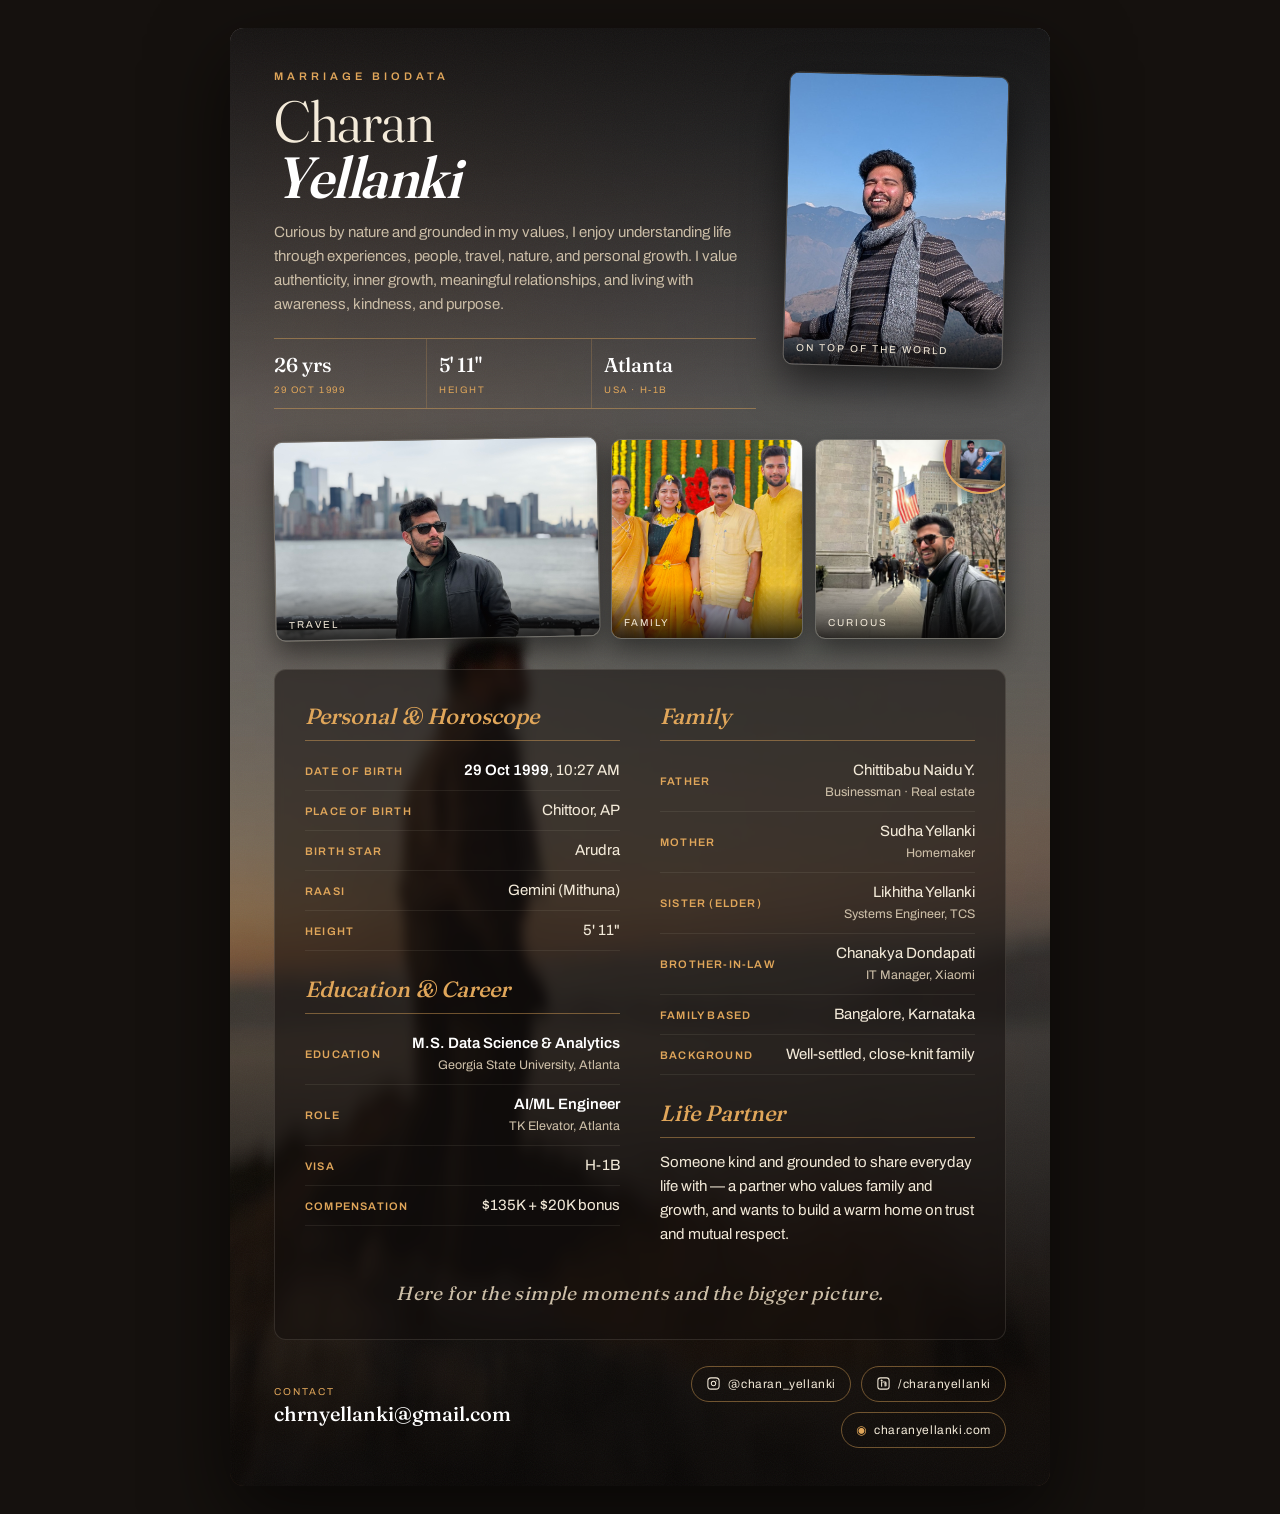
==== c/index.html @ 369c5430 "Add hidden /c biodata page (noindex, responsive) Standalone single page at charanyellanki.com/c/ — n" ====
<!DOCTYPE html>
<html lang="en">
<head>
  <meta charset="utf-8">
  <meta name="viewport" content="width=device-width, initial-scale=1">
  <title>Charan Yellanki</title>

  <!-- Hidden page: never index, never follow, never preview-snippet -->
  <meta name="robots" content="noindex, nofollow, noarchive, nosnippet, noimageindex">
  <meta name="googlebot" content="noindex, nofollow">
  <meta name="referrer" content="no-referrer">
  <meta name="theme-color" content="#0c0a09">

  <!-- Minimal share title, no image — keeps the photo out of link-unfurl caches -->
  <meta property="og:title" content="Charan Yellanki">
  <meta property="og:type" content="profile">

  <link rel="stylesheet" href="biodata.css">
</head>
<body>
<main class="page">

  <!-- background photo + layered overlays -->
  <div class="bg" aria-hidden="true"></div>
  <div class="scrim" aria-hidden="true"></div>
  <div class="grain" aria-hidden="true"></div>

  <div class="content">

    <!-- ===================== HEADER ===================== -->
    <header class="head">
      <div class="head-l">
        <p class="kicker">Marriage Biodata</p>
        <h1 class="name">Charan<br><b>Yellanki</b></h1>
        <p class="tag">Curious by nature and grounded in my values, I enjoy understanding life through experiences, people, travel, nature, and personal growth. I value authenticity, inner growth, meaningful relationships, and living with awareness, kindness, and purpose.</p>
        <div class="stats">
          <div class="stat"><span class="v">26 yrs</span><span class="l">29 Oct 1999</span></div>
          <div class="stat"><span class="v">5&#39;&nbsp;11&#34;</span><span class="l">Height</span></div>
          <div class="stat"><span class="v">Atlanta</span><span class="l">USA &middot; H-1B</span></div>
        </div>
      </div>
      <figure class="hero-photo">
        <img src="assets/mountains.jpg" alt="Charan in the mountains" loading="eager" decoding="async">
        <figcaption class="cap">On top of the world</figcaption>
      </figure>
    </header>

    <!-- ===================== PHOTO RIBBON ===================== -->
    <section class="ribbon" aria-label="Photos">
      <figure class="frame f-travel">
        <img src="assets/ny_look.jpg" alt="Charan travelling in New York" loading="lazy" decoding="async">
        <figcaption class="cap">Travel</figcaption>
      </figure>
      <figure class="frame f-family">
        <img src="assets/family.jpg" alt="Charan with family" loading="lazy" decoding="async">
        <figcaption class="cap">Family</figcaption>
      </figure>
      <figure class="frame f-nyc">
        <img src="assets/nyc_pic.jpg" alt="Charan in New York City" loading="lazy" decoding="async">
        <figcaption class="cap">Curious</figcaption>
        <span class="mona"><img src="assets/mona.jpg" alt="" loading="lazy" decoding="async"></span>
      </figure>
    </section>

    <!-- ===================== DETAILS PANEL ===================== -->
    <section class="panel">

      <div class="col">
        <h2 class="sec-title">Personal &amp; Horoscope</h2>
        <div class="row"><span class="l">Date of Birth</span><span class="v"><b>29 Oct 1999</b>, 10:27 AM</span></div>
        <div class="row"><span class="l">Place of Birth</span><span class="v">Chittoor, AP</span></div>
        <div class="row"><span class="l">Birth Star</span><span class="v">Arudra</span></div>
        <div class="row"><span class="l">Raasi</span><span class="v">Gemini (Mithuna)</span></div>
        <div class="row"><span class="l">Height</span><span class="v">5&#39; 11&#34;</span></div>

        <div class="block">
          <h2 class="sec-title">Education &amp; Career</h2>
          <div class="row"><span class="l">Education</span><span class="v"><b>M.S. Data Science &amp; Analytics</b><br><span class="sub">Georgia State University, Atlanta</span></span></div>
          <div class="row"><span class="l">Role</span><span class="v"><b>AI/ML Engineer</b><br><span class="sub">TK Elevator, Atlanta</span></span></div>
          <div class="row"><span class="l">Visa</span><span class="v">H-1B</span></div>
          <div class="row"><span class="l">Compensation</span><span class="v">$135K + $20K bonus</span></div>
        </div>
      </div>

      <div class="col">
        <h2 class="sec-title">Family</h2>
        <div class="row"><span class="l">Father</span><span class="v">Chittibabu Naidu Y.<br><span class="sub">Businessman &middot; Real estate</span></span></div>
        <div class="row"><span class="l">Mother</span><span class="v">Sudha Yellanki<br><span class="sub">Homemaker</span></span></div>
        <div class="row"><span class="l">Sister (elder)</span><span class="v">Likhitha Yellanki<br><span class="sub">Systems Engineer, TCS</span></span></div>
        <div class="row"><span class="l">Brother-in-law</span><span class="v">Chanakya Dondapati<br><span class="sub">IT Manager, Xiaomi</span></span></div>
        <div class="row"><span class="l">Family Based</span><span class="v">Bangalore, Karnataka</span></div>
        <div class="row"><span class="l">Background</span><span class="v">Well-settled, close-knit family</span></div>

        <div class="block">
          <h2 class="sec-title">Life Partner</h2>
          <p class="bio">Someone kind and grounded to share everyday life with &mdash; a partner who values family and growth, and wants to build a warm home on trust and mutual respect.</p>
        </div>
      </div>

      <p class="quote">Here for the simple moments and the bigger picture.</p>
    </section>

    <!-- ===================== FOOTER ===================== -->
    <footer class="foot">
      <div class="contact">
        <span class="l">Contact</span>
        <a class="v" href="mailto:chrnyellanki@gmail.com">chrnyellanki@gmail.com</a>
      </div>
      <nav class="links" aria-label="Links">
        <a class="chip" href="https://instagram.com/charan_yellanki" target="_blank" rel="noopener noreferrer">
          <span class="icon" aria-hidden="true"><svg viewBox="0 0 24 24" fill="none" xmlns="http://www.w3.org/2000/svg"><rect x="3" y="3" width="18" height="18" rx="5" stroke="currentColor" stroke-width="1.7"/><path d="M16.5 7.5H16.51" stroke="currentColor" stroke-width="1.7" stroke-linecap="round"/><path d="M12 8.5a3.5 3.5 0 1 1 0 7 3.5 3.5 0 0 1 0-7Z" stroke="currentColor" stroke-width="1.7" stroke-linecap="round" stroke-linejoin="round"/></svg></span>
          @charan_yellanki
        </a>
        <a class="chip" href="https://www.linkedin.com/in/charanyellanki" target="_blank" rel="noopener noreferrer">
          <span class="icon" aria-hidden="true"><svg viewBox="0 0 24 24" fill="none" xmlns="http://www.w3.org/2000/svg"><rect x="3" y="3" width="18" height="18" rx="4" stroke="currentColor" stroke-width="1.7"/><path d="M9 9.5v7" stroke="currentColor" stroke-width="1.7" stroke-linecap="round"/><circle cx="9" cy="7.2" r="1.1" fill="currentColor"/><path d="M14.5 11.5v4.5" stroke="currentColor" stroke-width="1.7" stroke-linecap="round"/><path d="M11 9.5h3.5a1.5 1.5 0 0 1 1.5 1.5v4.5" stroke="currentColor" stroke-width="1.7" stroke-linecap="round" stroke-linejoin="round"/></svg></span>
          /charanyellanki
        </a>
        <a class="chip" href="https://charanyellanki.com" target="_blank" rel="noopener noreferrer"><b>&#9673;</b> charanyellanki.com</a>
      </nav>
    </footer>

  </div>
</main>
</body>
</html>
---- c/biodata.css ----
/* ============================================================
   CHARAN YELLANKI — web biodata (responsive)
   Hidden page served at /c/. Mobile-first; expands to a two-column
   card on wider screens. Self-contained — fonts + photos are local,
   no external requests.
   ------------------------------------------------------------
   Recolor from one place: change --amber below.
   ============================================================ */

@font-face{font-family:'Fraunces';src:url('assets/Fraunces.ttf') format('truetype');font-weight:100 900;font-display:swap;}
@font-face{font-family:'Archivo';src:url('assets/Archivo.ttf') format('truetype');font-weight:100 900;font-display:swap;}

:root{
  --ink:#F3EAD9;            /* warm cream text          */
  --ink-soft:#CDBFA8;       /* muted cream (sub-labels) */
  --amber:#E0A65A;          /* sunset accent            */
  --line:rgba(224,166,90,.45);
  --hair:rgba(243,234,217,.08);
  --panel:rgba(20,16,13,.55);
  --maxw:820px;
}

*{margin:0;padding:0;box-sizing:border-box;}
html{-webkit-text-size-adjust:100%;overflow-x:hidden;}
body{
  font-family:'Archivo',system-ui,sans-serif;
  color:var(--ink);
  background:#0c0a09;
  line-height:1.5;
  -webkit-font-smoothing:antialiased;
  min-height:100vh;
}
img{max-width:100%;display:block;}
a{color:inherit;}

/* ---- the page is a centered card on a dark field ---- */
.page{
  position:relative;
  max-width:var(--maxw);
  margin:0 auto;
  min-height:100vh;
  overflow:hidden;
  isolation:isolate;
}
@media (min-width:860px){
  body{padding:28px 0;background:#15110e;}
  .page{min-height:auto;border-radius:14px;
    box-shadow:0 30px 80px rgba(0,0,0,.6);}
}

/* ---- background photo + overlays ---- */
.bg{position:absolute;inset:0;z-index:-3;
  background:url('assets/bg.jpg') center 38% / cover no-repeat;
  transform:scale(1.06);filter:saturate(1.05);}
.scrim{position:absolute;inset:0;z-index:-2;
  background:
   linear-gradient(180deg, rgba(8,6,5,.88) 0%, rgba(8,6,5,.40) 26%, rgba(8,6,5,.46) 60%, rgba(8,6,5,.92) 100%),
   radial-gradient(120% 80% at 18% 10%, rgba(200,118,59,.18), transparent 55%);}
.grain{position:absolute;inset:0;z-index:-1;opacity:.05;pointer-events:none;
  background-image:url("data:image/svg+xml;utf8,<svg xmlns='http://www.w3.org/2000/svg' width='120' height='120'><filter id='n'><feTurbulence type='fractalNoise' baseFrequency='0.9' numOctaves='2'/></filter><rect width='100%25' height='100%25' filter='url(%23n)'/></svg>");}

.content{position:relative;padding:clamp(20px,5.5vw,40px) clamp(18px,5vw,44px) clamp(24px,5vw,38px);}

/* ---------- HEADER ---------- */
.head{display:flex;flex-direction:column;gap:22px;}
.kicker{font-size:11px;letter-spacing:4px;text-transform:uppercase;color:var(--amber);font-weight:600;margin-bottom:8px;}
.name{font-family:'Fraunces';font-weight:340;font-size:clamp(40px,11vw,58px);line-height:.98;letter-spacing:-.5px;
  font-variation-settings:'opsz' 144,'SOFT' 30,'WONK' 0;}
.name b{font-weight:600;font-style:italic;color:#fff;}
.tag{font-size:clamp(13.5px,3.4vw,15px);line-height:1.6;color:var(--ink-soft);max-width:52ch;margin-top:14px;font-weight:380;}
.stats{display:flex;gap:0;margin-top:22px;border-top:1px solid var(--line);border-bottom:1px solid var(--line);}
.stat{flex:1 1 0;min-width:0;padding:11px 0;display:flex;flex-direction:column;}
.stat + .stat{border-left:1px solid rgba(224,166,90,.22);padding-left:12px;}
.stat .v{font-family:'Fraunces';font-weight:500;font-size:clamp(16px,4.4vw,20px);color:#fff;white-space:nowrap;overflow:hidden;text-overflow:ellipsis;}
.stat .l{font-size:9.5px;letter-spacing:1.6px;text-transform:uppercase;color:var(--amber);margin-top:3px;white-space:nowrap;overflow:hidden;text-overflow:ellipsis;}

.hero-photo{position:relative;border-radius:10px;overflow:hidden;
  aspect-ratio:4/3;width:100%;
  box-shadow:0 18px 40px rgba(0,0,0,.55);border:1px solid rgba(243,234,217,.18);}
.hero-photo img{width:100%;height:100%;object-fit:cover;}
.cap{position:absolute;left:0;right:0;bottom:0;padding:26px 12px 9px;
  font-size:10px;letter-spacing:2px;text-transform:uppercase;color:var(--ink);
  background:linear-gradient(transparent,rgba(8,6,5,.82));}

@media (min-width:680px){
  .head{flex-direction:row;justify-content:space-between;align-items:flex-start;gap:30px;}
  .head-l{flex:1;min-width:0;}
  .hero-photo{flex:0 0 220px;aspect-ratio:3/4;align-self:flex-start;transform:rotate(1.4deg);margin-top:6px;}
}

/* ---------- PHOTO RIBBON ---------- */
.ribbon{display:grid;grid-template-columns:1fr 1fr;gap:12px;margin-top:30px;}
.frame{position:relative;border-radius:10px;overflow:hidden;border:1px solid rgba(243,234,217,.16);
  box-shadow:0 12px 26px rgba(0,0,0,.45);aspect-ratio:4/3;}
.frame img{width:100%;height:100%;object-fit:cover;}
.frame .cap{padding:30px 12px 8px;}
.f-family img{transform:scale(1.18);transform-origin:center 38%;}
.f-travel{grid-column:1 / -1;aspect-ratio:16/9;}
.mona{position:absolute;width:64px;height:64px;border-radius:50%;right:10px;top:10px;overflow:hidden;
  border:2px solid var(--amber);box-shadow:0 6px 16px rgba(0,0,0,.5);transform:rotate(4deg);}
.mona img{width:100%;height:100%;object-fit:cover;}

@media (min-width:680px){
  .ribbon{grid-template-columns:1.7fr 1fr 1fr;}
  .frame{aspect-ratio:auto;height:200px;}
  .f-travel{grid-column:auto;aspect-ratio:auto;transform:rotate(-1deg);}
  .mona{width:76px;height:76px;right:-14px;top:-22px;}
}

/* ---------- DETAILS PANEL ---------- */
.panel{margin-top:30px;background:var(--panel);
  -webkit-backdrop-filter:blur(4px);backdrop-filter:blur(4px);
  border:1px solid rgba(243,234,217,.12);border-radius:12px;
  padding:clamp(20px,5vw,30px);
  display:grid;grid-template-columns:1fr;gap:6px 40px;}
.sec-title{font-family:'Fraunces';font-style:italic;font-weight:500;font-size:clamp(19px,4.8vw,22px);color:var(--amber);
  margin-bottom:10px;padding-bottom:7px;border-bottom:1px solid var(--line);}
.block{margin-top:22px;}
/* mobile: stack label above value, left-aligned (no clipping) */
.row{display:flex;flex-direction:column;gap:3px;padding:9px 0;font-size:clamp(14px,3.6vw,15px);border-bottom:1px solid var(--hair);min-width:0;}
.row .l{color:var(--amber);font-weight:600;font-size:11px;letter-spacing:1.2px;text-transform:uppercase;white-space:nowrap;}
.row .v{text-align:left;color:var(--ink);font-weight:420;line-height:1.4;min-width:0;overflow-wrap:anywhere;}
.row .v b{color:#fff;font-weight:600;}
.sub{color:var(--ink-soft);font-size:12.5px;}
.bio{font-size:clamp(14px,3.6vw,15px);line-height:1.6;color:var(--ink);margin-top:12px;}
.quote{font-family:'Fraunces';font-style:italic;font-size:clamp(16px,4.4vw,19px);line-height:1.6;
  color:var(--ink-soft);text-align:center;margin-top:26px;letter-spacing:.4px;}

/* first .col holds Personal+Education, second holds Family+Partner */
.col:nth-of-type(2) .block:first-of-type,
.col .block{}
@media (min-width:680px){
  .panel{grid-template-columns:1fr 1fr;}
  .quote{grid-column:1 / -1;}
  /* wider screens: label left, value right on one line */
  .row{flex-direction:row;justify-content:space-between;gap:16px;align-items:baseline;}
  .row .l{align-self:center;}
  .row .v{text-align:right;}
}

/* ---------- FOOTER ---------- */
.foot{margin-top:26px;display:flex;flex-direction:column;gap:18px;align-items:flex-start;}
.contact .l{display:block;font-size:10px;letter-spacing:2px;text-transform:uppercase;color:var(--amber);}
.contact .v{font-family:'Fraunces';font-size:clamp(17px,4.4vw,20px);font-weight:500;color:#fff;margin-top:3px;text-decoration:none;}
.contact .v:hover{text-decoration:underline;}
.links{display:flex;flex-wrap:wrap;gap:10px;}
.chip{border:1px solid var(--line);border-radius:40px;padding:8px 14px;font-size:12px;letter-spacing:.6px;color:var(--ink);
  display:inline-flex;gap:7px;align-items:center;text-decoration:none;transition:background .15s,border-color .15s;}
.chip:hover{background:rgba(224,166,90,.12);border-color:var(--amber);}
.chip .icon{display:inline-flex;width:15px;height:15px;}
.chip svg{width:100%;height:100%;stroke:currentColor;fill:none;}
.chip b{color:var(--amber);font-weight:700;}

@media (min-width:680px){
  .foot{flex-direction:row;justify-content:space-between;align-items:center;}
  .links{justify-content:flex-end;}
}

@media (prefers-reduced-motion:no-preference){
  .chip,.contact .v{transition:all .18s ease;}
}
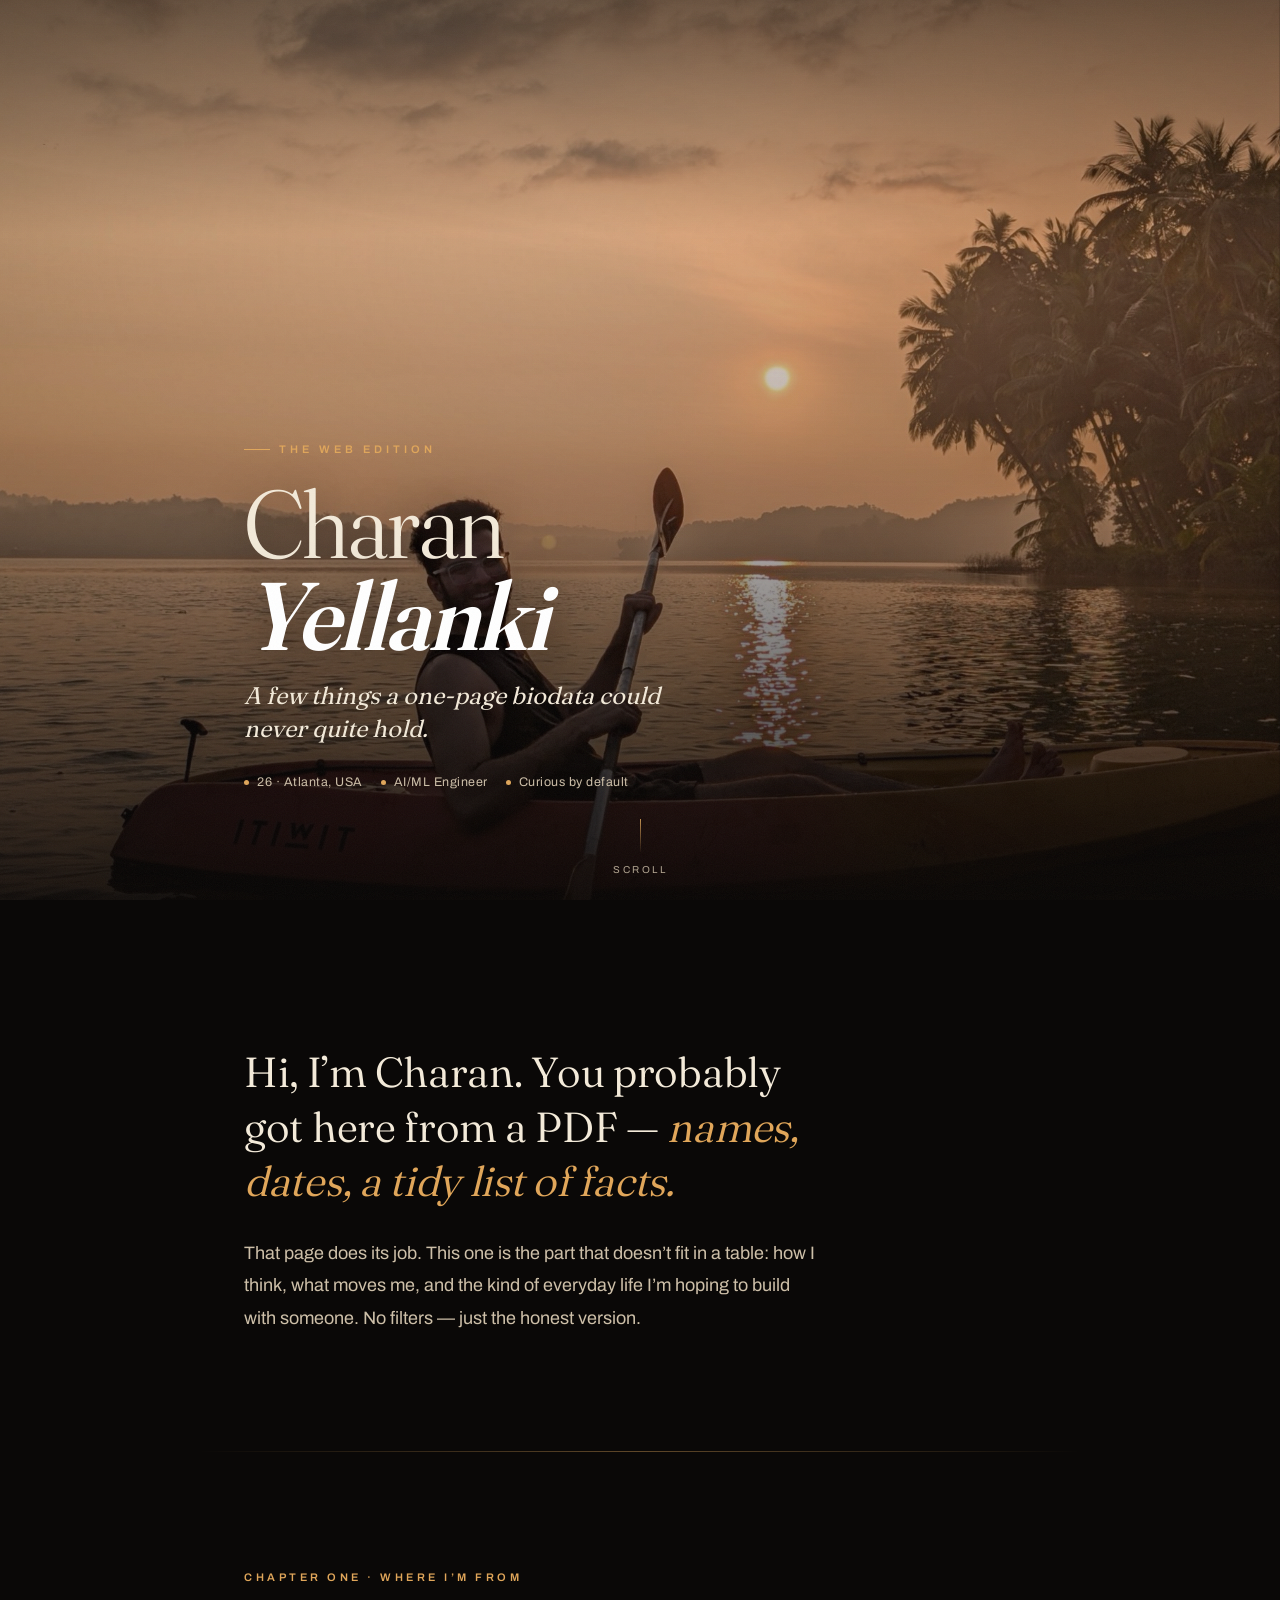
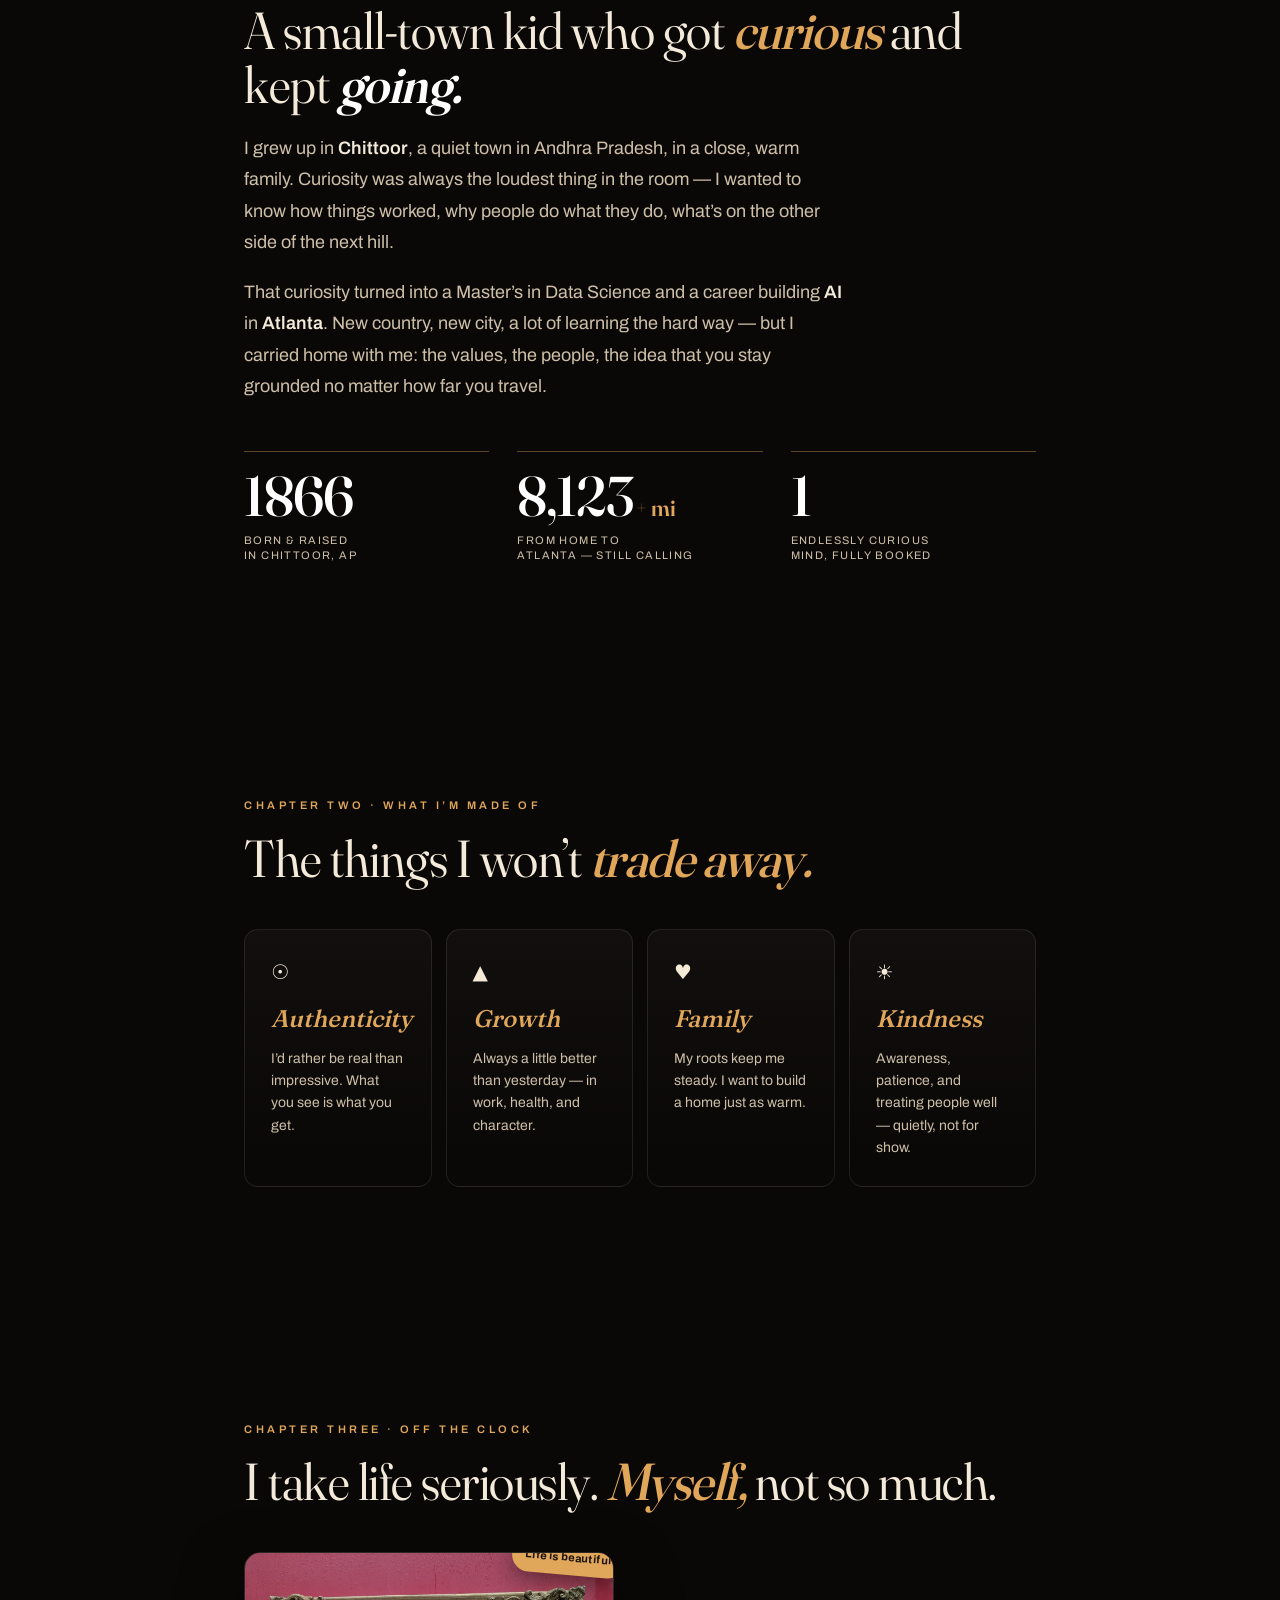
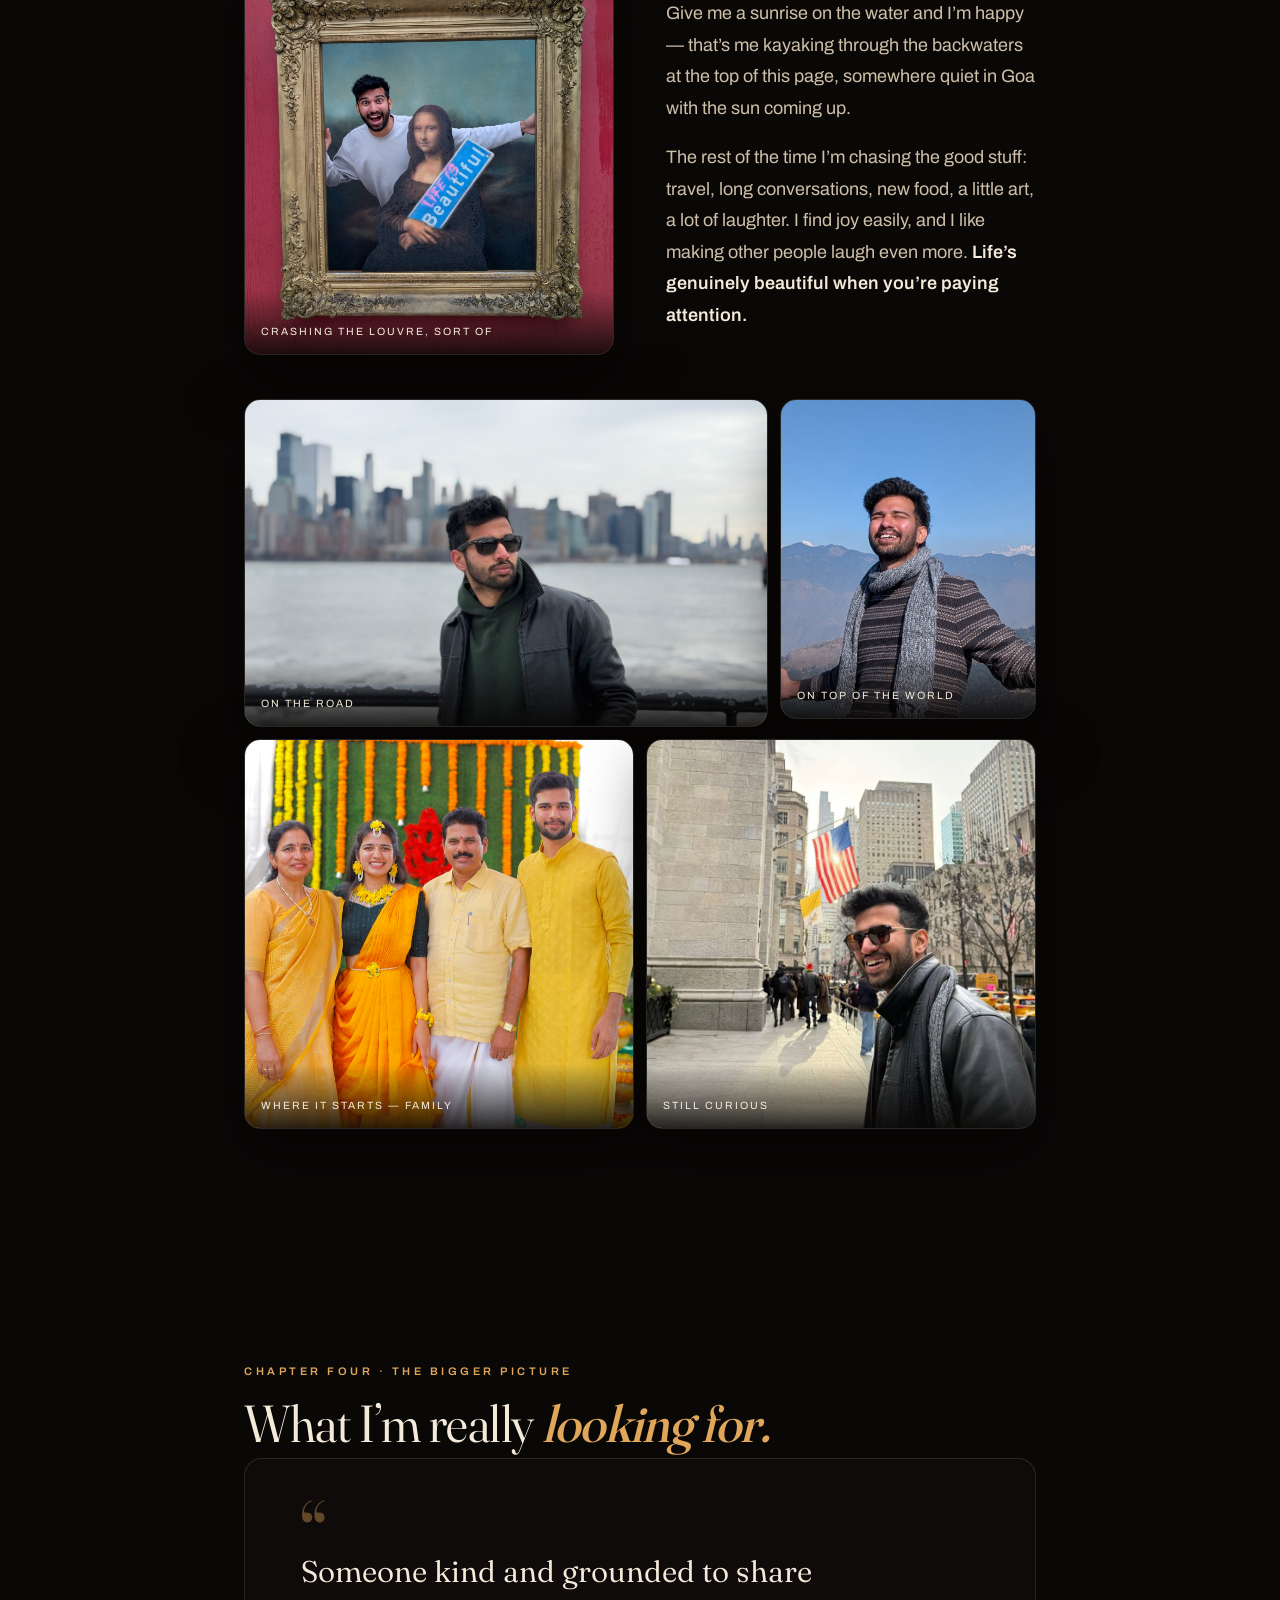
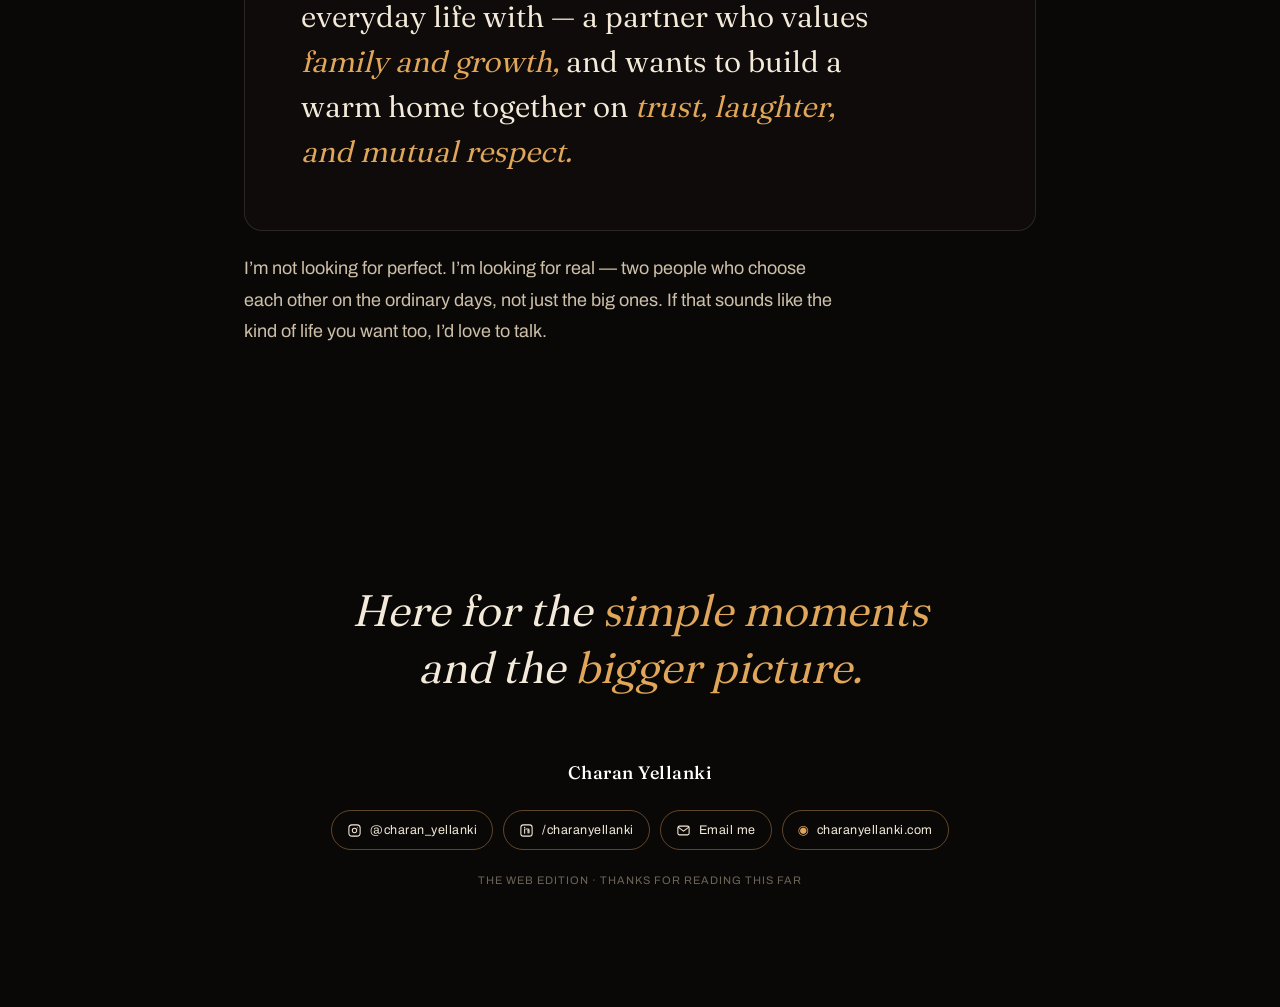
==== commit ec9d283e: "Rebuild /c/ as a cinematic story web edition Replaces the fact-table biodata at /c/ with a scroll-dr" ====
--- a/c/index.html
+++ b/c/index.html
@@ -2,7 +2,7 @@
 <html lang="en">
 <head>
   <meta charset="utf-8">
-  <meta name="viewport" content="width=device-width, initial-scale=1">
+  <meta name="viewport" content="width=device-width, initial-scale=1, viewport-fit=cover">
   <title>Charan Yellanki</title>
 
   <!-- Hidden page: never index, never follow, never preview-snippet -->
@@ -11,115 +11,251 @@
   <meta name="referrer" content="no-referrer">
   <meta name="theme-color" content="#0c0a09">
 
-  <!-- Minimal share title, no image — keeps the photo out of link-unfurl caches -->
+  <!-- Minimal share title, no image — keeps photos out of link-unfurl caches -->
   <meta property="og:title" content="Charan Yellanki">
   <meta property="og:type" content="profile">
 
-  <link rel="stylesheet" href="biodata.css">
+  <link rel="preload" as="image" href="assets/kayak.jpg" imagesrcset="assets/kayak_sm.jpg 1200w, assets/kayak.jpg 2000w" imagesizes="100vw">
+  <link rel="stylesheet" href="story.css">
 </head>
 <body>
-<main class="page">
-
-  <!-- background photo + layered overlays -->
-  <div class="bg" aria-hidden="true"></div>
-  <div class="scrim" aria-hidden="true"></div>
-  <div class="grain" aria-hidden="true"></div>
-
-  <div class="content">
-
-    <!-- ===================== HEADER ===================== -->
-    <header class="head">
-      <div class="head-l">
-        <p class="kicker">Marriage Biodata</p>
-        <h1 class="name">Charan<br><b>Yellanki</b></h1>
-        <p class="tag">Curious by nature and grounded in my values, I enjoy understanding life through experiences, people, travel, nature, and personal growth. I value authenticity, inner growth, meaningful relationships, and living with awareness, kindness, and purpose.</p>
-        <div class="stats">
-          <div class="stat"><span class="v">26 yrs</span><span class="l">29 Oct 1999</span></div>
-          <div class="stat"><span class="v">5&#39;&nbsp;11&#34;</span><span class="l">Height</span></div>
-          <div class="stat"><span class="v">Atlanta</span><span class="l">USA &middot; H-1B</span></div>
-        </div>
-      </div>
-      <figure class="hero-photo">
-        <img src="assets/mountains.jpg" alt="Charan in the mountains" loading="eager" decoding="async">
-        <figcaption class="cap">On top of the world</figcaption>
-      </figure>
-    </header>
-
-    <!-- ===================== PHOTO RIBBON ===================== -->
-    <section class="ribbon" aria-label="Photos">
-      <figure class="frame f-travel">
-        <img src="assets/ny_look.jpg" alt="Charan travelling in New York" loading="lazy" decoding="async">
-        <figcaption class="cap">Travel</figcaption>
-      </figure>
-      <figure class="frame f-family">
-        <img src="assets/family.jpg" alt="Charan with family" loading="lazy" decoding="async">
-        <figcaption class="cap">Family</figcaption>
-      </figure>
-      <figure class="frame f-nyc">
-        <img src="assets/nyc_pic.jpg" alt="Charan in New York City" loading="lazy" decoding="async">
-        <figcaption class="cap">Curious</figcaption>
-        <span class="mona"><img src="assets/mona.jpg" alt="" loading="lazy" decoding="async"></span>
-      </figure>
-    </section>
-
-    <!-- ===================== DETAILS PANEL ===================== -->
-    <section class="panel">
-
-      <div class="col">
-        <h2 class="sec-title">Personal &amp; Horoscope</h2>
-        <div class="row"><span class="l">Date of Birth</span><span class="v"><b>29 Oct 1999</b>, 10:27 AM</span></div>
-        <div class="row"><span class="l">Place of Birth</span><span class="v">Chittoor, AP</span></div>
-        <div class="row"><span class="l">Birth Star</span><span class="v">Arudra</span></div>
-        <div class="row"><span class="l">Raasi</span><span class="v">Gemini (Mithuna)</span></div>
-        <div class="row"><span class="l">Height</span><span class="v">5&#39; 11&#34;</span></div>
-
-        <div class="block">
-          <h2 class="sec-title">Education &amp; Career</h2>
-          <div class="row"><span class="l">Education</span><span class="v"><b>M.S. Data Science &amp; Analytics</b><br><span class="sub">Georgia State University, Atlanta</span></span></div>
-          <div class="row"><span class="l">Role</span><span class="v"><b>AI/ML Engineer</b><br><span class="sub">TK Elevator, Atlanta</span></span></div>
-          <div class="row"><span class="l">Visa</span><span class="v">H-1B</span></div>
-          <div class="row"><span class="l">Compensation</span><span class="v">$135K + $20K bonus</span></div>
-        </div>
-      </div>
-
-      <div class="col">
-        <h2 class="sec-title">Family</h2>
-        <div class="row"><span class="l">Father</span><span class="v">Chittibabu Naidu Y.<br><span class="sub">Businessman &middot; Real estate</span></span></div>
-        <div class="row"><span class="l">Mother</span><span class="v">Sudha Yellanki<br><span class="sub">Homemaker</span></span></div>
-        <div class="row"><span class="l">Sister (elder)</span><span class="v">Likhitha Yellanki<br><span class="sub">Systems Engineer, TCS</span></span></div>
-        <div class="row"><span class="l">Brother-in-law</span><span class="v">Chanakya Dondapati<br><span class="sub">IT Manager, Xiaomi</span></span></div>
-        <div class="row"><span class="l">Family Based</span><span class="v">Bangalore, Karnataka</span></div>
-        <div class="row"><span class="l">Background</span><span class="v">Well-settled, close-knit family</span></div>
-
-        <div class="block">
-          <h2 class="sec-title">Life Partner</h2>
-          <p class="bio">Someone kind and grounded to share everyday life with &mdash; a partner who values family and growth, and wants to build a warm home on trust and mutual respect.</p>
-        </div>
-      </div>
-
-      <p class="quote">Here for the simple moments and the bigger picture.</p>
-    </section>
-
-    <!-- ===================== FOOTER ===================== -->
-    <footer class="foot">
-      <div class="contact">
-        <span class="l">Contact</span>
-        <a class="v" href="mailto:chrnyellanki@gmail.com">chrnyellanki@gmail.com</a>
-      </div>
-      <nav class="links" aria-label="Links">
-        <a class="chip" href="https://instagram.com/charan_yellanki" target="_blank" rel="noopener noreferrer">
-          <span class="icon" aria-hidden="true"><svg viewBox="0 0 24 24" fill="none" xmlns="http://www.w3.org/2000/svg"><rect x="3" y="3" width="18" height="18" rx="5" stroke="currentColor" stroke-width="1.7"/><path d="M16.5 7.5H16.51" stroke="currentColor" stroke-width="1.7" stroke-linecap="round"/><path d="M12 8.5a3.5 3.5 0 1 1 0 7 3.5 3.5 0 0 1 0-7Z" stroke="currentColor" stroke-width="1.7" stroke-linecap="round" stroke-linejoin="round"/></svg></span>
-          @charan_yellanki
-        </a>
-        <a class="chip" href="https://www.linkedin.com/in/charanyellanki" target="_blank" rel="noopener noreferrer">
-          <span class="icon" aria-hidden="true"><svg viewBox="0 0 24 24" fill="none" xmlns="http://www.w3.org/2000/svg"><rect x="3" y="3" width="18" height="18" rx="4" stroke="currentColor" stroke-width="1.7"/><path d="M9 9.5v7" stroke="currentColor" stroke-width="1.7" stroke-linecap="round"/><circle cx="9" cy="7.2" r="1.1" fill="currentColor"/><path d="M14.5 11.5v4.5" stroke="currentColor" stroke-width="1.7" stroke-linecap="round"/><path d="M11 9.5h3.5a1.5 1.5 0 0 1 1.5 1.5v4.5" stroke="currentColor" stroke-width="1.7" stroke-linecap="round" stroke-linejoin="round"/></svg></span>
-          /charanyellanki
-        </a>
-        <a class="chip" href="https://charanyellanki.com" target="_blank" rel="noopener noreferrer"><b>&#9673;</b> charanyellanki.com</a>
-      </nav>
-    </footer>
-
-  </div>
-</main>
+
+  <div class="progress" aria-hidden="true"></div>
+
+  <!-- ============================ HERO ============================ -->
+  <header class="hero">
+    <div class="hero-bg" data-parallax aria-hidden="true">
+      <img src="assets/kayak.jpg"
+           srcset="assets/kayak_sm.jpg 1200w, assets/kayak.jpg 2000w"
+           sizes="100vw"
+           alt="Charan kayaking at sunrise in Goa" fetchpriority="high" decoding="async">
+    </div>
+    <div class="hero-scrim" aria-hidden="true"></div>
+
+    <div class="hero-inner">
+      <p class="kicker reveal">The web edition</p>
+      <h1 class="reveal d1">Charan<br><b>Yellanki</b></h1>
+      <p class="hero-sub reveal d2">A few things a one-page biodata could never quite hold.</p>
+      <div class="hero-meta reveal d3">
+        <span>26 &middot; Atlanta, USA</span>
+        <span>AI/ML Engineer</span>
+        <span>Curious by default</span>
+      </div>
+    </div>
+
+    <div class="cue" aria-hidden="true"><i></i>Scroll</div>
+  </header>
+
+  <!-- ============================ INTRO ============================ -->
+  <section class="chapter lead">
+    <div class="wrap">
+      <p class="big reveal">Hi, I&rsquo;m Charan. You probably got here from a PDF &mdash; <em>names, dates, a tidy list of facts.</em></p>
+      <p class="reveal d1">That page does its job. This one is the part that doesn&rsquo;t fit in a table: how I think, what moves me, and the kind of everyday life I&rsquo;m hoping to build with someone. No filters &mdash; just the honest version.</p>
+    </div>
+  </section>
+
+  <div class="rule" aria-hidden="true"></div>
+
+  <!-- ============================ JOURNEY ============================ -->
+  <section class="chapter">
+    <div class="wrap">
+      <p class="eyebrow reveal">Chapter one &middot; where I&rsquo;m from</p>
+      <h2 class="reveal d1">A small-town kid who got <i>curious</i> and kept <b>going.</b></h2>
+      <p class="body reveal d2">I grew up in <strong>Chittoor</strong>, a quiet town in Andhra Pradesh, in a close, warm family. Curiosity was always the loudest thing in the room &mdash; I wanted to know how things worked, why people do what they do, what&rsquo;s on the other side of the next hill.</p>
+      <p class="body reveal d2">That curiosity turned into a Master&rsquo;s in Data Science and a career building <strong>AI</strong> in <strong>Atlanta</strong>. New country, new city, a lot of learning the hard way &mdash; but I carried home with me: the values, the people, the idea that you stay grounded no matter how far you travel.</p>
+
+      <div class="numbers reveal d3">
+        <div class="num"><div class="n" data-count="1999" data-noformat>1999</div><div class="lab">Born &amp; raised<br>in Chittoor, AP</div></div>
+        <div class="num"><div class="n" data-count="8700">0<small>+ mi</small></div><div class="lab">From home to<br>Atlanta &mdash; still calling</div></div>
+        <div class="num"><div class="n" data-count="1">0</div><div class="lab">Endlessly curious<br>mind, fully booked</div></div>
+      </div>
+    </div>
+  </section>
+
+  <!-- ============================ VALUES ============================ -->
+  <section class="chapter">
+    <div class="wrap">
+      <p class="eyebrow reveal">Chapter two &middot; what I&rsquo;m made of</p>
+      <h2 class="reveal d1">The things I won&rsquo;t <i>trade away.</i></h2>
+      <div class="values">
+        <div class="value reveal d1">
+          <span class="vi">&#9737;</span>
+          <div class="vn">Authenticity</div>
+          <div class="vt">I&rsquo;d rather be real than impressive. What you see is what you get.</div>
+        </div>
+        <div class="value reveal d2">
+          <span class="vi">&#9650;</span>
+          <div class="vn">Growth</div>
+          <div class="vt">Always a little better than yesterday &mdash; in work, health, and character.</div>
+        </div>
+        <div class="value reveal d3">
+          <span class="vi">&#9829;</span>
+          <div class="vn">Family</div>
+          <div class="vt">My roots keep me steady. I want to build a home just as warm.</div>
+        </div>
+        <div class="value reveal d4">
+          <span class="vi">&#9728;</span>
+          <div class="vn">Kindness</div>
+          <div class="vt">Awareness, patience, and treating people well &mdash; quietly, not for show.</div>
+        </div>
+      </div>
+    </div>
+  </section>
+
+  <!-- ============================ PLAY / CREATIVITY ============================ -->
+  <section class="chapter">
+    <div class="wrap">
+      <p class="eyebrow reveal">Chapter three &middot; off the clock</p>
+      <h2 class="reveal d1">I take life seriously. <i>Myself,</i> not so much.</h2>
+
+      <div class="split flip">
+        <figure class="shot frame-shot tilt reveal d2" data-tilt>
+          <span class="badge">Life is beautiful</span>
+          <img src="assets/mona_frame.jpg" alt="Charan being playful inside a giant Mona Lisa picture frame" loading="lazy" decoding="async">
+          <figcaption>Crashing the Louvre, sort of</figcaption>
+        </figure>
+        <div class="split-txt">
+          <p class="body reveal d2">Give me a sunrise on the water and I&rsquo;m happy &mdash; that&rsquo;s me kayaking through the backwaters at the top of this page, somewhere quiet in Goa with the sun coming up.</p>
+          <p class="body reveal d2">The rest of the time I&rsquo;m chasing the good stuff: travel, long conversations, new food, a little art, a lot of laughter. I find joy easily, and I like making other people laugh even more. <strong>Life&rsquo;s genuinely beautiful when you&rsquo;re paying attention.</strong></p>
+        </div>
+      </div>
+
+      <div class="gallery">
+        <figure class="shot g-wide reveal" data-tilt><img src="assets/ny_look.jpg" alt="Charan travelling in New York" loading="lazy" decoding="async"><figcaption>On the road</figcaption></figure>
+        <figure class="shot g-tall reveal d1" data-tilt><img src="assets/mountains.jpg" alt="Charan in the mountains" loading="lazy" decoding="async"><figcaption>On top of the world</figcaption></figure>
+        <figure class="shot g-sq reveal d1" data-tilt><img src="assets/family.jpg" alt="Charan with his family" loading="lazy" decoding="async"><figcaption>Where it starts &mdash; family</figcaption></figure>
+        <figure class="shot g-sq reveal d2" data-tilt><img src="assets/nyc_pic.jpg" alt="Charan in New York City" loading="lazy" decoding="async"><figcaption>Still curious</figcaption></figure>
+      </div>
+    </div>
+  </section>
+
+  <!-- ============================ PARTNER ============================ -->
+  <section class="chapter">
+    <div class="wrap">
+      <p class="eyebrow reveal">Chapter four &middot; the bigger picture</p>
+      <h2 class="reveal d1">What I&rsquo;m really <i>looking for.</i></h2>
+      <div class="partner reveal d2">
+        <span class="quote-mark" aria-hidden="true">&ldquo;</span>
+        <p>Someone kind and grounded to share everyday life with &mdash; a partner who values <em>family and growth,</em> and wants to build a warm home together on <em>trust, laughter, and mutual respect.</em></p>
+      </div>
+      <p class="body reveal d3">I&rsquo;m not looking for perfect. I&rsquo;m looking for real &mdash; two people who choose each other on the ordinary days, not just the big ones. If that sounds like the kind of life you want too, I&rsquo;d love to talk.</p>
+    </div>
+  </section>
+
+  <!-- ============================ CLOSING ============================ -->
+  <section class="chapter closing">
+    <div class="wrap">
+      <p class="signature reveal">Here for the <em>simple moments</em><br>and the <em>bigger picture.</em></p>
+
+      <div class="contact reveal d1">
+        <div class="name-mark">Charan Yellanki</div>
+        <nav class="links" aria-label="Links">
+          <a class="chip" href="https://instagram.com/charan_yellanki" target="_blank" rel="noopener noreferrer">
+            <span class="icon" aria-hidden="true"><svg viewBox="0 0 24 24"><rect x="3" y="3" width="18" height="18" rx="5" stroke-width="1.7"/><path d="M16.5 7.5H16.51" stroke-width="1.7" stroke-linecap="round"/><path d="M12 8.5a3.5 3.5 0 1 1 0 7 3.5 3.5 0 0 1 0-7Z" stroke-width="1.7" stroke-linecap="round" stroke-linejoin="round"/></svg></span>
+            @charan_yellanki
+          </a>
+          <a class="chip" href="https://www.linkedin.com/in/charanyellanki" target="_blank" rel="noopener noreferrer">
+            <span class="icon" aria-hidden="true"><svg viewBox="0 0 24 24"><rect x="3" y="3" width="18" height="18" rx="4" stroke-width="1.7"/><path d="M9 9.5v7" stroke-width="1.7" stroke-linecap="round"/><circle cx="9" cy="7.2" r="1.1" fill="currentColor" stroke="none"/><path d="M14.5 11.5v4.5" stroke-width="1.7" stroke-linecap="round"/><path d="M11 9.5h3.5a1.5 1.5 0 0 1 1.5 1.5v4.5" stroke-width="1.7" stroke-linecap="round" stroke-linejoin="round"/></svg></span>
+            /charanyellanki
+          </a>
+          <a class="chip" href="mailto:chrnyellanki@gmail.com">
+            <span class="icon" aria-hidden="true"><svg viewBox="0 0 24 24"><rect x="3" y="5" width="18" height="14" rx="2.5" stroke-width="1.7"/><path d="M4 7l8 6 8-6" stroke-width="1.7" stroke-linecap="round" stroke-linejoin="round"/></svg></span>
+            Email me
+          </a>
+          <a class="chip" href="https://www.charanyellanki.com/c/"><b>&#9673;</b> charanyellanki.com</a>
+        </nav>
+        <p class="foot-note">The web edition &middot; thanks for reading this far</p>
+      </div>
+    </div>
+  </section>
+
+  <script>
+  (function(){
+    var reduce = window.matchMedia && window.matchMedia('(prefers-reduced-motion: reduce)').matches;
+
+    /* dev-only: #shot caps the hero so the whole page fits one tall capture */
+    if (location.hash === '#shot'){ document.documentElement.style.setProperty('--hero-cap','560px'); }
+
+    /* ---- scroll progress bar ---- */
+    var bar = document.querySelector('.progress');
+    function onScroll(){
+      var h = document.documentElement;
+      var max = h.scrollHeight - h.clientHeight;
+      var p = max > 0 ? h.scrollTop / max : 0;
+      if (bar) bar.style.transform = 'scaleX(' + p + ')';
+    }
+
+    /* ---- reveal on scroll ---- */
+    var reveals = document.querySelectorAll('.reveal');
+    if ('IntersectionObserver' in window && !reduce){
+      var io = new IntersectionObserver(function(entries){
+        entries.forEach(function(e){
+          if (e.isIntersecting){ e.target.classList.add('is-in'); io.unobserve(e.target); }
+        });
+      }, { threshold: 0.12, rootMargin: '0px 0px -8% 0px' });
+      reveals.forEach(function(el){ io.observe(el); });
+    } else {
+      reveals.forEach(function(el){ el.classList.add('is-in'); });
+    }
+
+    /* ---- animated counters ---- */
+    function animateCount(el){
+      var target = parseInt(el.getAttribute('data-count'), 10);
+      var suffix = el.querySelector('small');
+      var dur = 1400, start = null;
+      function step(ts){
+        if (!start) start = ts;
+        var t = Math.min((ts - start) / dur, 1);
+        var eased = 1 - Math.pow(1 - t, 3);
+        var val = Math.round(target * eased);
+        var out = noformat ? String(val) : val.toLocaleString();
+        el.childNodes[0].nodeValue = out;
+        if (suffix) el.appendChild(suffix);
+        if (t < 1) requestAnimationFrame(step);
+      }
+      var noformat = el.hasAttribute('data-noformat');
+      if (reduce){ el.childNodes[0].nodeValue = noformat ? String(target) : target.toLocaleString(); if(suffix) el.appendChild(suffix); return; }
+      requestAnimationFrame(step);
+    }
+    var counters = document.querySelectorAll('[data-count]');
+    if ('IntersectionObserver' in window){
+      var co = new IntersectionObserver(function(entries){
+        entries.forEach(function(e){ if (e.isIntersecting){ animateCount(e.target); co.unobserve(e.target); } });
+      }, { threshold: 0.6 });
+      counters.forEach(function(el){ co.observe(el); });
+    } else {
+      counters.forEach(animateCount);
+    }
+
+    /* ---- hero parallax ---- */
+    var hero = document.querySelector('[data-parallax]');
+    var ticking = false;
+    function parallax(){
+      if (!hero || reduce) return;
+      var y = window.scrollY;
+      if (y < window.innerHeight * 1.2){
+        hero.style.transform = 'translate3d(0,' + (y * 0.28) + 'px,0)';
+      }
+      ticking = false;
+    }
+    function raf(){ if (!ticking){ ticking = true; requestAnimationFrame(function(){ parallax(); onScroll(); }); } }
+    window.addEventListener('scroll', raf, { passive: true });
+    window.addEventListener('resize', onScroll, { passive: true });
+    onScroll();
+
+    /* ---- pointer tilt on photos ---- */
+    if (!reduce && window.matchMedia('(pointer:fine)').matches){
+      document.querySelectorAll('[data-tilt]').forEach(function(card){
+        card.addEventListener('pointermove', function(ev){
+          var r = card.getBoundingClientRect();
+          var px = (ev.clientX - r.left) / r.width - 0.5;
+          var py = (ev.clientY - r.top) / r.height - 0.5;
+          card.style.transform = 'perspective(900px) rotateY(' + (px * 6) + 'deg) rotateX(' + (-py * 6) + 'deg) translateZ(0)';
+        });
+        card.addEventListener('pointerleave', function(){ card.style.transform = ''; });
+      });
+    }
+  })();
+  </script>
 </body>
 </html>
--- a/c/story.css
+++ b/c/story.css
@@ -0,0 +1,206 @@
+/* ============================================================
+   CHARAN YELLANKI — web edition (story page)
+   Hidden page served at /c/. A cinematic, scroll-driven story
+   that complements the one-page PDF biodata.
+   Self-contained: local fonts + photos, no external requests.
+   Recolor from one place: change --amber below.
+   ============================================================ */
+
+@font-face{font-family:'Fraunces';src:url('assets/Fraunces.ttf') format('truetype');font-weight:100 900;font-display:swap;}
+@font-face{font-family:'Archivo';src:url('assets/Archivo.ttf') format('truetype');font-weight:100 900;font-display:swap;}
+
+:root{
+  --ink:#F3EAD9;            /* warm cream text          */
+  --ink-soft:#CDBFA8;       /* muted cream (sub-labels) */
+  --amber:#E0A65A;          /* sunset accent            */
+  --amber-2:#D9763B;        /* deeper ember             */
+  --line:rgba(224,166,90,.40);
+  --hair:rgba(243,234,217,.10);
+  --panel:rgba(20,16,13,.55);
+  --bg:#0c0a09;
+  --wrap:880px;
+}
+
+*{margin:0;padding:0;box-sizing:border-box;}
+html{-webkit-text-size-adjust:100%;scroll-behavior:smooth;}
+body{
+  font-family:'Archivo',system-ui,sans-serif;
+  color:var(--ink);
+  background:var(--bg);
+  line-height:1.6;
+  -webkit-font-smoothing:antialiased;
+  overflow-x:hidden;
+}
+img{max-width:100%;display:block;}
+a{color:inherit;}
+::selection{background:rgba(224,166,90,.32);color:#fff;}
+
+/* fine film grain over everything */
+body::after{
+  content:"";position:fixed;inset:0;z-index:60;pointer-events:none;opacity:.05;
+  background-image:url("data:image/svg+xml;utf8,<svg xmlns='http://www.w3.org/2000/svg' width='140' height='140'><filter id='n'><feTurbulence type='fractalNoise' baseFrequency='0.9' numOctaves='2'/></filter><rect width='100%25' height='100%25' filter='url(%23n)'/></svg>");
+}
+
+/* scroll progress bar */
+.progress{position:fixed;top:0;left:0;height:3px;width:100%;transform-origin:0 50%;transform:scaleX(0);z-index:70;
+  background:linear-gradient(90deg,var(--amber-2),var(--amber));box-shadow:0 0 12px rgba(224,166,90,.6);}
+
+/* ============================ HERO ============================ */
+.hero{position:relative;min-height:100vh;min-height:var(--hero-cap,100svh);display:flex;align-items:flex-end;overflow:hidden;isolation:isolate;}
+.hero-bg{position:absolute;inset:-8% 0 0 0;height:118%;z-index:-3;will-change:transform;}
+.hero-bg img{width:100%;height:100%;object-fit:cover;object-position:center 42%;}
+.hero-scrim{position:absolute;inset:0;z-index:-2;
+  background:
+    linear-gradient(180deg, rgba(8,6,5,.55) 0%, rgba(8,6,5,.12) 26%, rgba(8,6,5,.30) 58%, rgba(8,6,5,.92) 100%),
+    radial-gradient(130% 90% at 70% 28%, rgba(217,118,59,.20), transparent 55%);}
+.hero-inner{position:relative;width:100%;max-width:var(--wrap);margin:0 auto;
+  padding:0 clamp(20px,5vw,44px) clamp(64px,12vh,120px);}
+.kicker{display:inline-flex;align-items:center;gap:9px;font-size:11px;letter-spacing:4px;text-transform:uppercase;
+  color:var(--amber);font-weight:600;margin-bottom:18px;}
+.kicker::before{content:"";width:26px;height:1px;background:var(--amber);display:inline-block;}
+.hero h1{font-family:'Fraunces';font-weight:330;font-size:clamp(44px,12vw,96px);line-height:.96;letter-spacing:-1px;
+  font-variation-settings:'opsz' 144,'SOFT' 30,'WONK' 0;text-shadow:0 4px 40px rgba(0,0,0,.5);}
+.hero h1 b{font-weight:600;font-style:italic;color:#fff;}
+.hero-sub{font-family:'Fraunces';font-style:italic;font-weight:380;font-size:clamp(17px,3.6vw,24px);
+  color:var(--ink);margin-top:18px;max-width:30ch;line-height:1.4;}
+.hero-meta{display:flex;flex-wrap:wrap;gap:8px 18px;margin-top:26px;font-size:12.5px;letter-spacing:.5px;color:var(--ink-soft);}
+.hero-meta span{display:inline-flex;align-items:center;gap:8px;}
+.hero-meta span::before{content:"";width:5px;height:5px;border-radius:50%;background:var(--amber);}
+
+.cue{position:absolute;left:50%;bottom:22px;transform:translateX(-50%);z-index:2;
+  font-size:10px;letter-spacing:2.5px;text-transform:uppercase;color:var(--ink-soft);
+  display:flex;flex-direction:column;align-items:center;gap:9px;opacity:.85;}
+.cue i{width:1px;height:34px;background:linear-gradient(var(--amber),transparent);position:relative;overflow:hidden;}
+.cue i::after{content:"";position:absolute;top:-34px;left:0;width:1px;height:34px;background:var(--amber);
+  animation:drop 1.9s cubic-bezier(.7,0,.3,1) infinite;}
+@keyframes drop{0%{top:-34px}60%,100%{top:34px}}
+
+/* ============================ LAYOUT ============================ */
+.wrap{max-width:var(--wrap);margin:0 auto;padding:0 clamp(20px,5vw,44px);}
+section.chapter{padding:clamp(72px,13vh,140px) 0;position:relative;}
+.eyebrow{font-size:11px;letter-spacing:3.5px;text-transform:uppercase;color:var(--amber);font-weight:600;margin-bottom:16px;}
+.chapter h2{font-family:'Fraunces';font-weight:360;font-size:clamp(30px,6.4vw,52px);line-height:1.04;letter-spacing:-.5px;
+  font-variation-settings:'opsz' 120,'SOFT' 20;}
+.chapter h2 i{font-style:italic;color:var(--amber);font-weight:500;}
+.chapter h2 b{font-style:italic;font-weight:600;color:#fff;}
+.body{font-size:clamp(15px,2.4vw,18px);line-height:1.75;color:var(--ink-soft);max-width:60ch;margin-top:22px;}
+.body strong{color:var(--ink);font-weight:600;}
+.body + .body{margin-top:18px;}
+
+/* intro / lead */
+.lead{padding-top:clamp(60px,10vh,110px);}
+.lead .big{font-family:'Fraunces';font-weight:340;font-size:clamp(26px,5.2vw,42px);line-height:1.3;letter-spacing:-.3px;
+  color:var(--ink);max-width:22ch;}
+.lead .big em{font-style:italic;color:var(--amber);}
+.lead p{font-size:clamp(15px,2.4vw,18px);line-height:1.8;color:var(--ink-soft);max-width:58ch;margin-top:28px;}
+
+/* divider */
+.rule{height:1px;background:linear-gradient(90deg,transparent,var(--line),transparent);margin:0 auto;max-width:var(--wrap);width:calc(100% - 2 * clamp(20px,5vw,44px));}
+
+/* by the numbers */
+.numbers{display:grid;grid-template-columns:repeat(3,1fr);gap:clamp(14px,3vw,28px);margin-top:48px;}
+.num{border-top:1px solid var(--line);padding-top:16px;}
+.num .n{font-family:'Fraunces';font-weight:520;font-size:clamp(30px,7vw,56px);line-height:1;color:#fff;
+  font-variation-settings:'opsz' 110;letter-spacing:-1px;}
+.num .n small{font-size:.42em;font-weight:600;color:var(--amber);margin-left:3px;letter-spacing:0;}
+.num .lab{font-size:11px;letter-spacing:1.4px;text-transform:uppercase;color:var(--ink-soft);margin-top:9px;line-height:1.4;}
+
+/* values cards */
+.values{display:grid;grid-template-columns:1fr 1fr;gap:14px;margin-top:44px;}
+.value{position:relative;border:1px solid var(--hair);border-radius:14px;padding:clamp(18px,3vw,26px);
+  background:linear-gradient(180deg,rgba(243,234,217,.035),rgba(243,234,217,0));
+  overflow:hidden;transition:border-color .35s,transform .35s,background .35s;}
+.value::before{content:"";position:absolute;inset:0;border-radius:14px;padding:1px;opacity:0;transition:opacity .35s;
+  background:linear-gradient(135deg,var(--amber),transparent 55%);
+  -webkit-mask:linear-gradient(#000 0 0) content-box,linear-gradient(#000 0 0);-webkit-mask-composite:xor;mask-composite:exclude;}
+.value:hover{transform:translateY(-4px);background:linear-gradient(180deg,rgba(243,234,217,.06),rgba(243,234,217,0));}
+.value:hover::before{opacity:1;}
+.value .vn{font-family:'Fraunces';font-style:italic;font-weight:520;font-size:clamp(19px,3.4vw,24px);color:var(--amber);}
+.value .vt{font-size:14px;line-height:1.6;color:var(--ink-soft);margin-top:9px;}
+.value .vi{font-size:20px;margin-bottom:12px;display:block;filter:saturate(1.1);}
+
+/* figure / images */
+.shot{position:relative;border-radius:16px;overflow:hidden;border:1px solid rgba(243,234,217,.14);
+  box-shadow:0 24px 60px rgba(0,0,0,.5);}
+.shot img{width:100%;height:100%;object-fit:cover;display:block;}
+.shot figcaption{position:absolute;left:0;right:0;bottom:0;padding:34px 16px 13px;
+  font-size:10.5px;letter-spacing:2px;text-transform:uppercase;color:var(--ink);
+  background:linear-gradient(transparent,rgba(8,6,5,.85));}
+
+/* play / creativity split */
+.split{display:grid;grid-template-columns:1fr;gap:clamp(26px,5vw,52px);align-items:center;margin-top:44px;}
+.split.flip .split-txt{order:-1;}
+.tilt{transition:transform .5s cubic-bezier(.2,.7,.2,1);transform-style:preserve-3d;will-change:transform;}
+.frame-shot{aspect-ratio:1377/1500;max-width:440px;margin:0 auto;}
+.badge{position:absolute;right:-12px;top:-12px;background:var(--amber);color:#1a120b;font-weight:700;
+  font-size:11px;letter-spacing:.4px;padding:8px 13px;border-radius:30px;transform:rotate(5deg);
+  box-shadow:0 8px 22px rgba(0,0,0,.4);}
+
+/* gallery ribbon */
+.gallery{display:grid;grid-template-columns:repeat(6,1fr);gap:12px;margin-top:44px;}
+.gallery .shot{aspect-ratio:4/5;}
+.g-wide{grid-column:span 4;aspect-ratio:16/10 !important;}
+.g-tall{grid-column:span 2;}
+.g-sq{grid-column:span 3;aspect-ratio:1/1 !important;}
+
+/* partner / closing */
+.partner{position:relative;border-radius:18px;overflow:hidden;margin-top:8px;
+  border:1px solid rgba(243,234,217,.12);background:var(--panel);
+  -webkit-backdrop-filter:blur(4px);backdrop-filter:blur(4px);padding:clamp(28px,6vw,56px);}
+.partner .quote-mark{font-family:'Fraunces';font-size:90px;line-height:.5;color:var(--line);height:34px;display:block;}
+.partner p{font-family:'Fraunces';font-weight:360;font-size:clamp(20px,3.6vw,30px);line-height:1.5;color:var(--ink);max-width:30ch;}
+.partner p em{font-style:italic;color:var(--amber);}
+
+.closing{text-align:center;padding-bottom:clamp(40px,8vh,80px);}
+.closing .signature{font-family:'Fraunces';font-style:italic;font-weight:360;font-size:clamp(24px,5.6vw,44px);
+  line-height:1.3;color:var(--ink);max-width:24ch;margin:0 auto;}
+.closing .signature em{color:var(--amber);}
+
+/* contact footer */
+.contact{margin-top:clamp(40px,7vh,72px);display:flex;flex-direction:column;align-items:center;gap:22px;text-align:center;}
+.contact .name-mark{font-family:'Fraunces';font-weight:500;font-size:18px;color:#fff;letter-spacing:.5px;}
+.links{display:flex;flex-wrap:wrap;justify-content:center;gap:10px;}
+.chip{border:1px solid var(--line);border-radius:40px;padding:9px 15px;font-size:12.5px;letter-spacing:.5px;color:var(--ink);
+  display:inline-flex;gap:8px;align-items:center;text-decoration:none;transition:background .18s,border-color .18s,transform .18s;}
+.chip:hover{background:rgba(224,166,90,.12);border-color:var(--amber);transform:translateY(-2px);}
+.chip .icon{display:inline-flex;width:15px;height:15px;}
+.chip svg{width:100%;height:100%;stroke:currentColor;fill:none;}
+.chip b{color:var(--amber);font-weight:700;}
+.foot-note{font-size:11px;letter-spacing:1px;color:rgba(205,191,168,.5);text-transform:uppercase;}
+
+/* ===================== reveal animation ===================== */
+.reveal{opacity:0;transform:translateY(26px);transition:opacity .9s cubic-bezier(.2,.7,.2,1),transform .9s cubic-bezier(.2,.7,.2,1);}
+.reveal.is-in{opacity:1;transform:none;}
+.reveal.d1{transition-delay:.08s;}
+.reveal.d2{transition-delay:.16s;}
+.reveal.d3{transition-delay:.24s;}
+.reveal.d4{transition-delay:.32s;}
+
+/* ===================== responsive ===================== */
+@media (min-width:720px){
+  .values{grid-template-columns:repeat(4,1fr);}
+  .split{grid-template-columns:1fr 1fr;}
+  .split.flip{grid-template-columns:1fr 1fr;}
+  .split.flip .split-txt{order:0;}
+  .frame-shot{max-width:none;}
+}
+@media (max-width:560px){
+  .numbers{grid-template-columns:1fr;gap:0;}
+  .num{padding:18px 0;border-top:1px solid var(--hair);}
+  .num:first-child{border-top:1px solid var(--line);}
+  .gallery{grid-template-columns:repeat(2,1fr);}
+  .g-wide,.g-tall,.g-sq{grid-column:span 1;aspect-ratio:4/5 !important;}
+}
+
+/* polished frame for desktop */
+@media (min-width:960px){
+  body{background:#0a0807;}
+}
+
+@media (prefers-reduced-motion:reduce){
+  html{scroll-behavior:auto;}
+  .reveal{opacity:1;transform:none;transition:none;}
+  .cue i::after{animation:none;}
+  .hero-bg{position:absolute;transform:none !important;}
+  .tilt{transition:none;}
+}
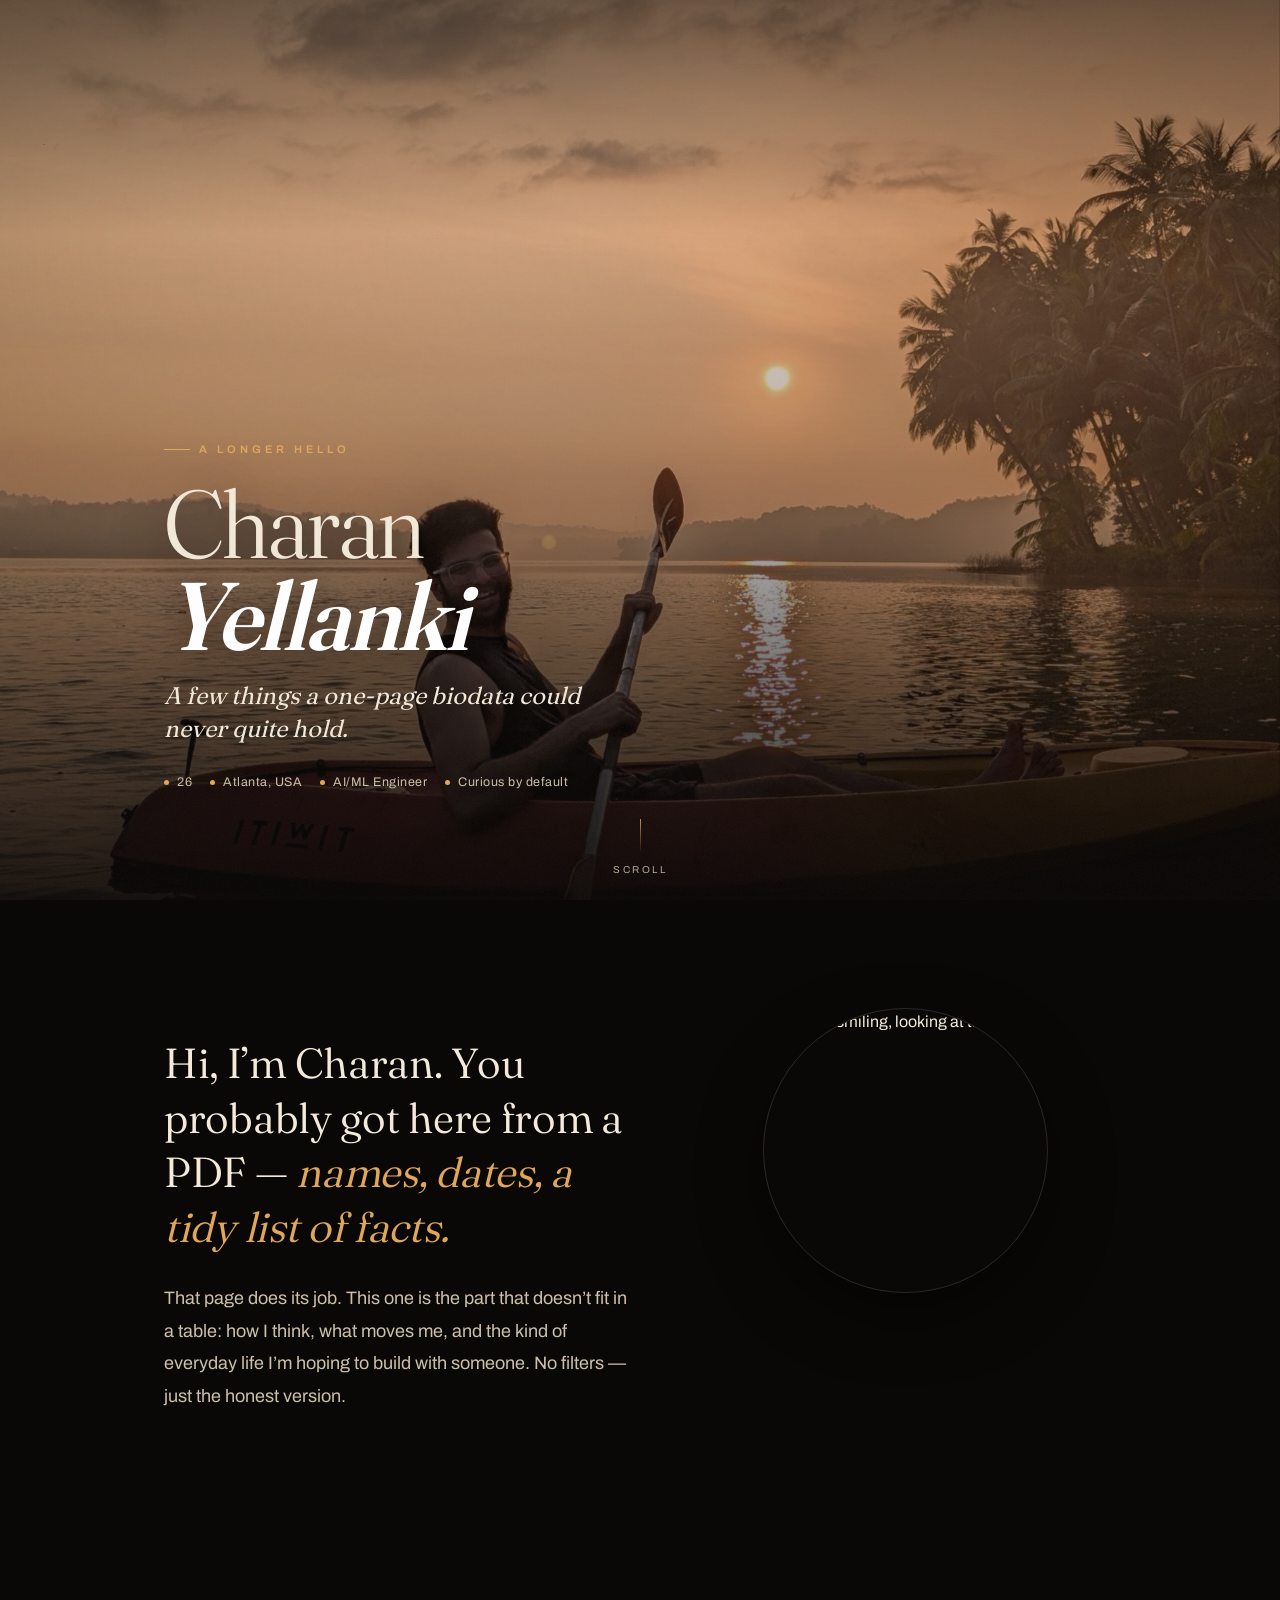
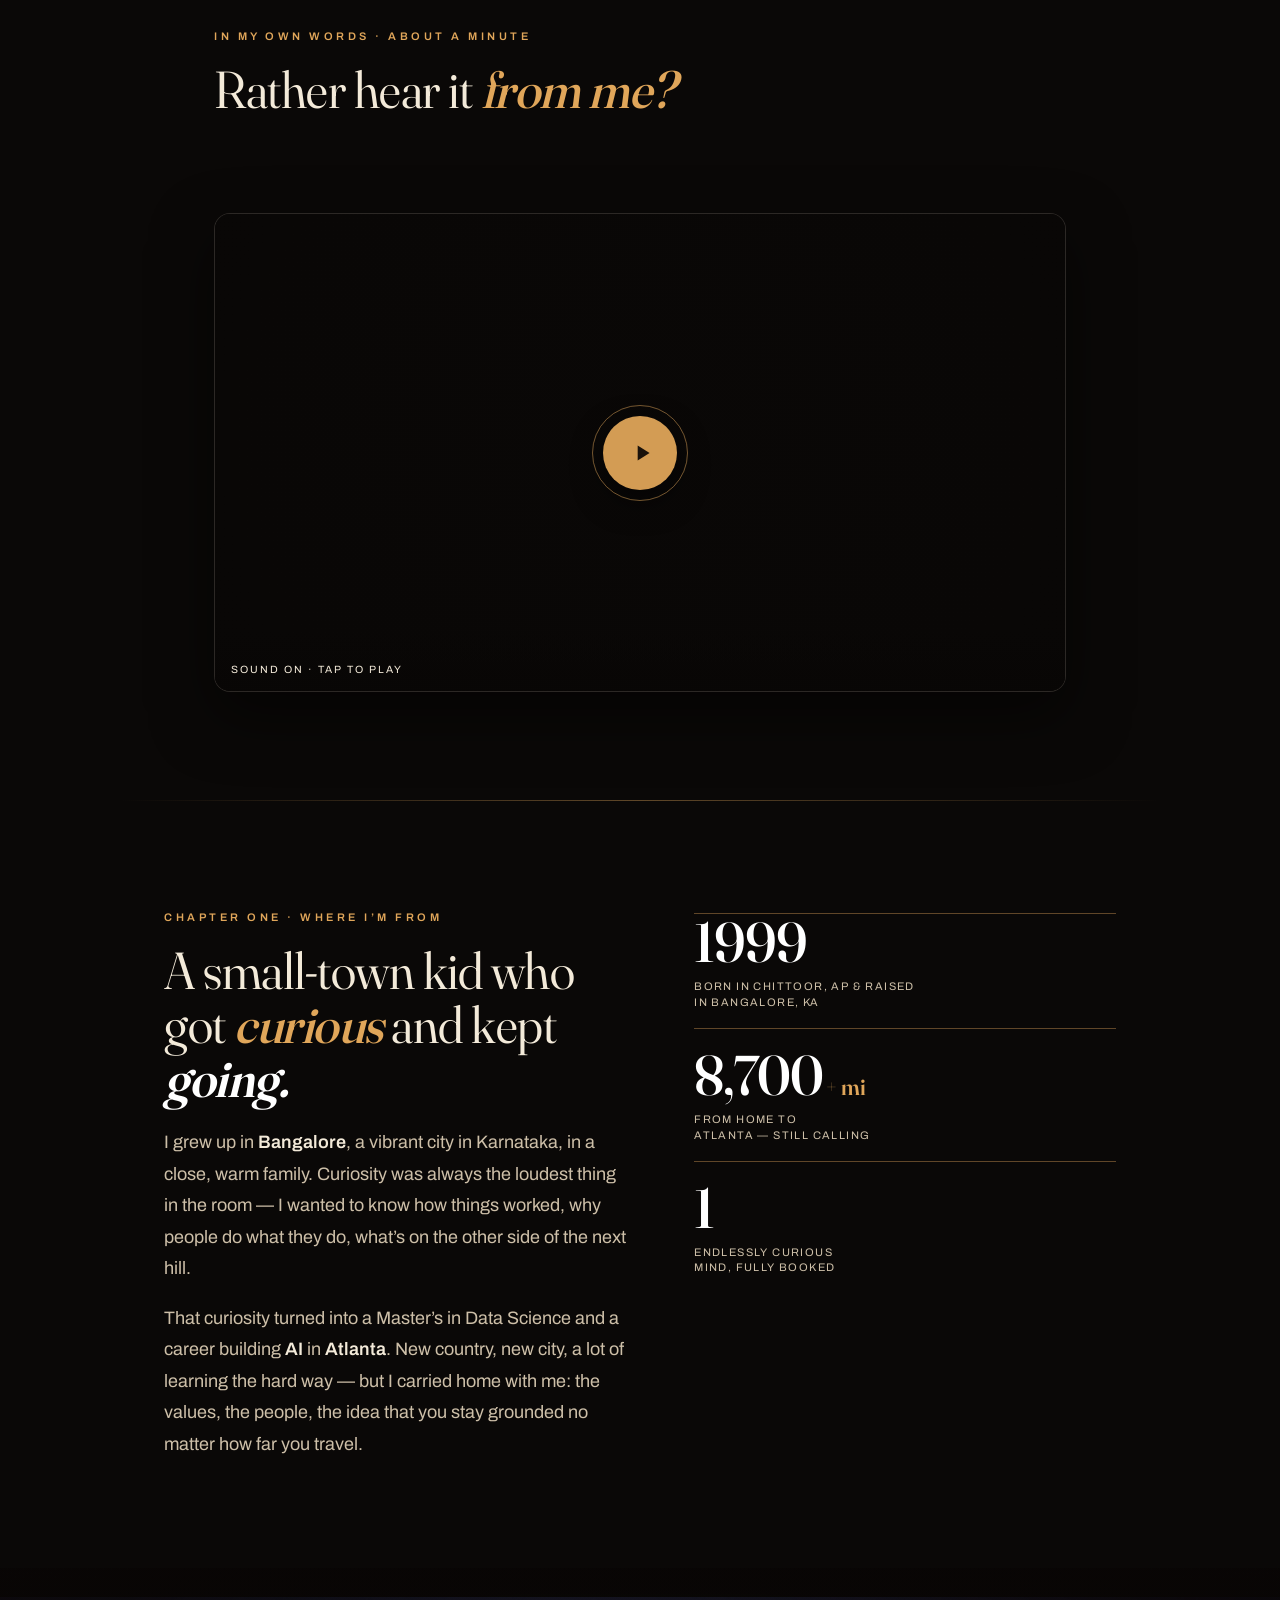
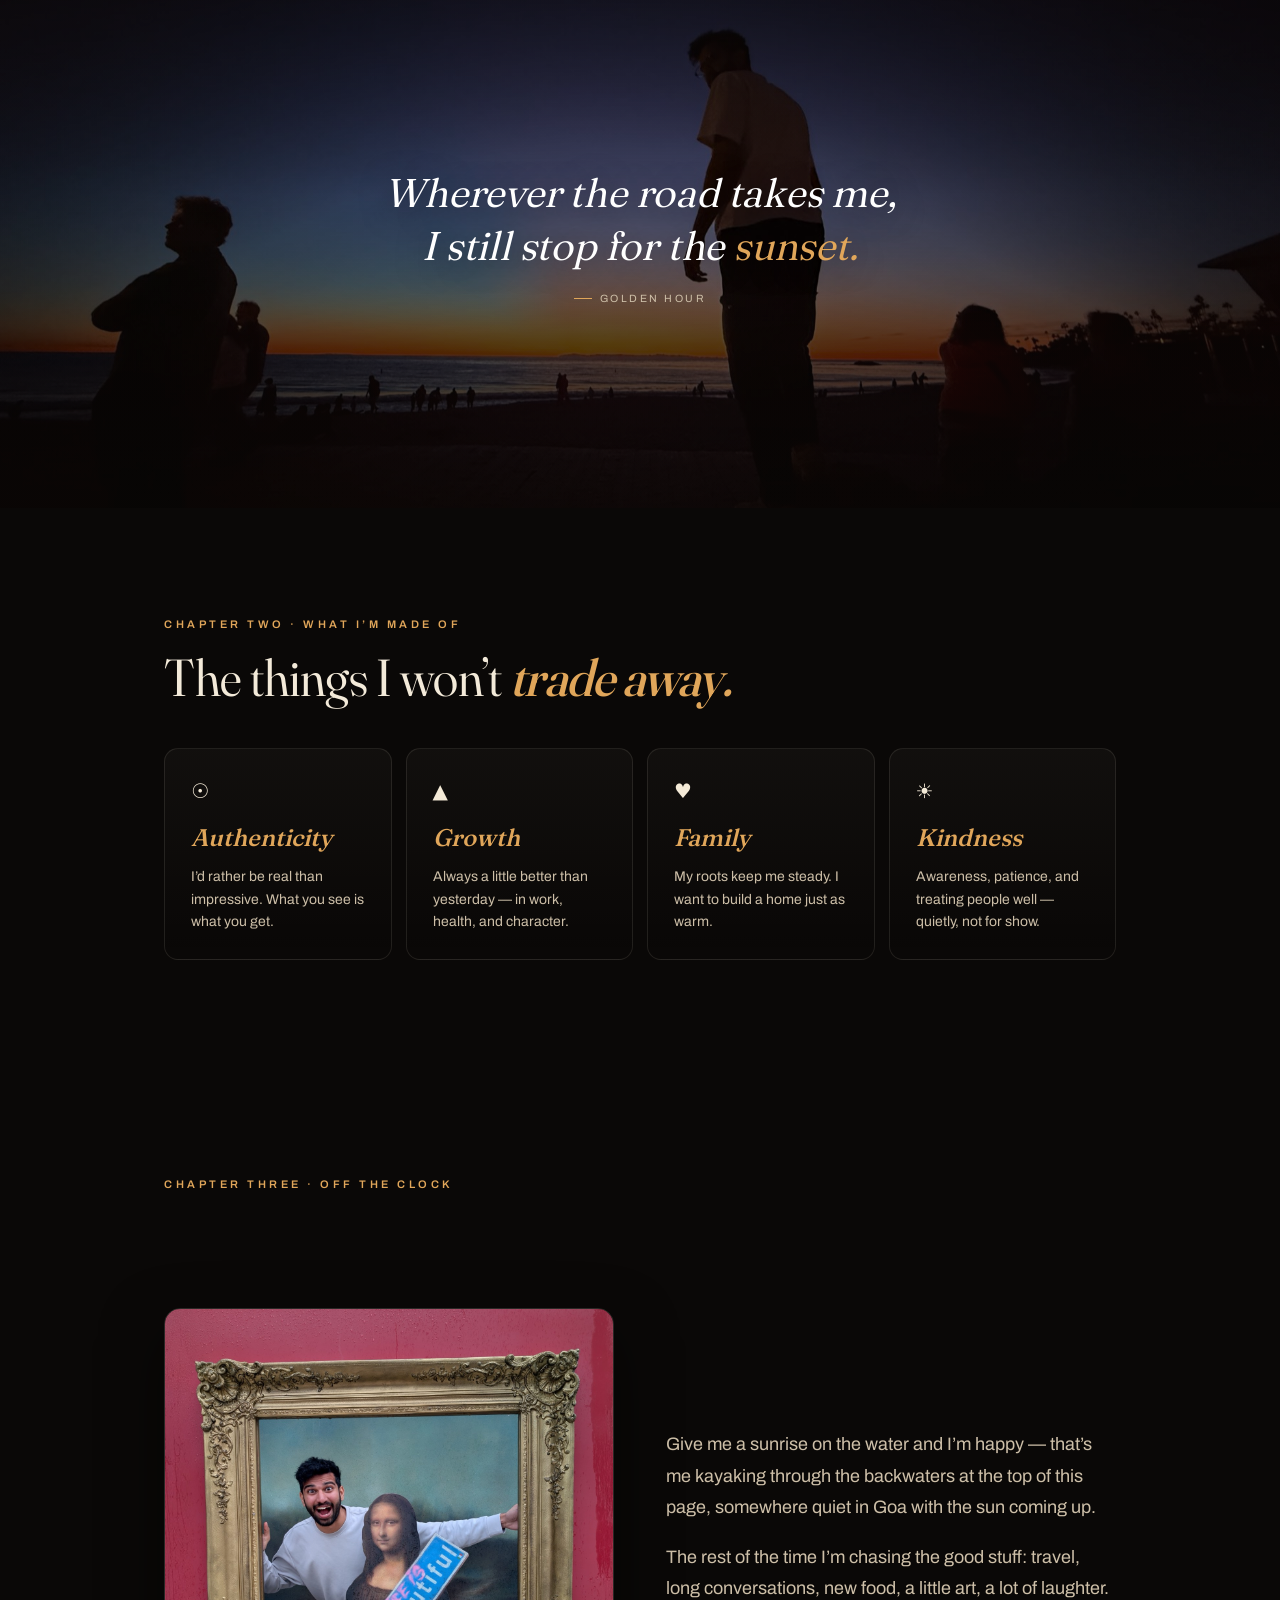
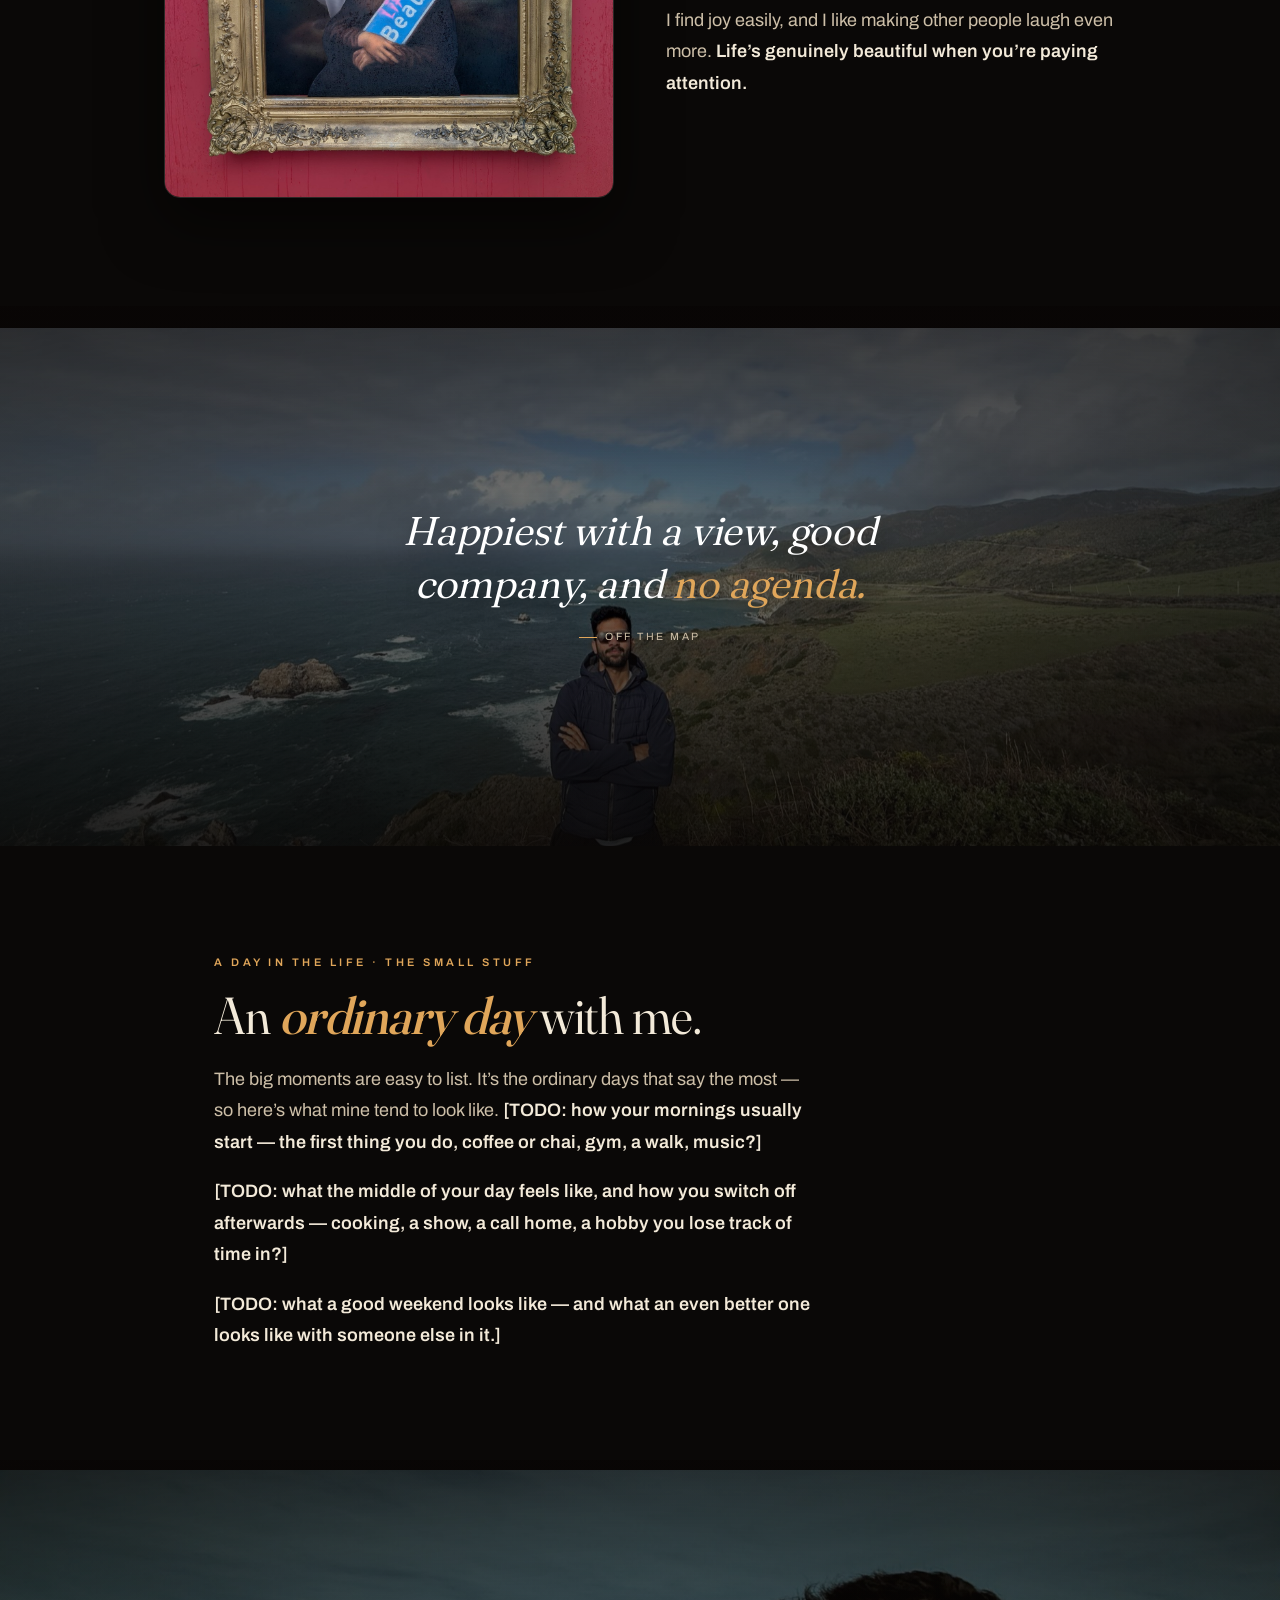
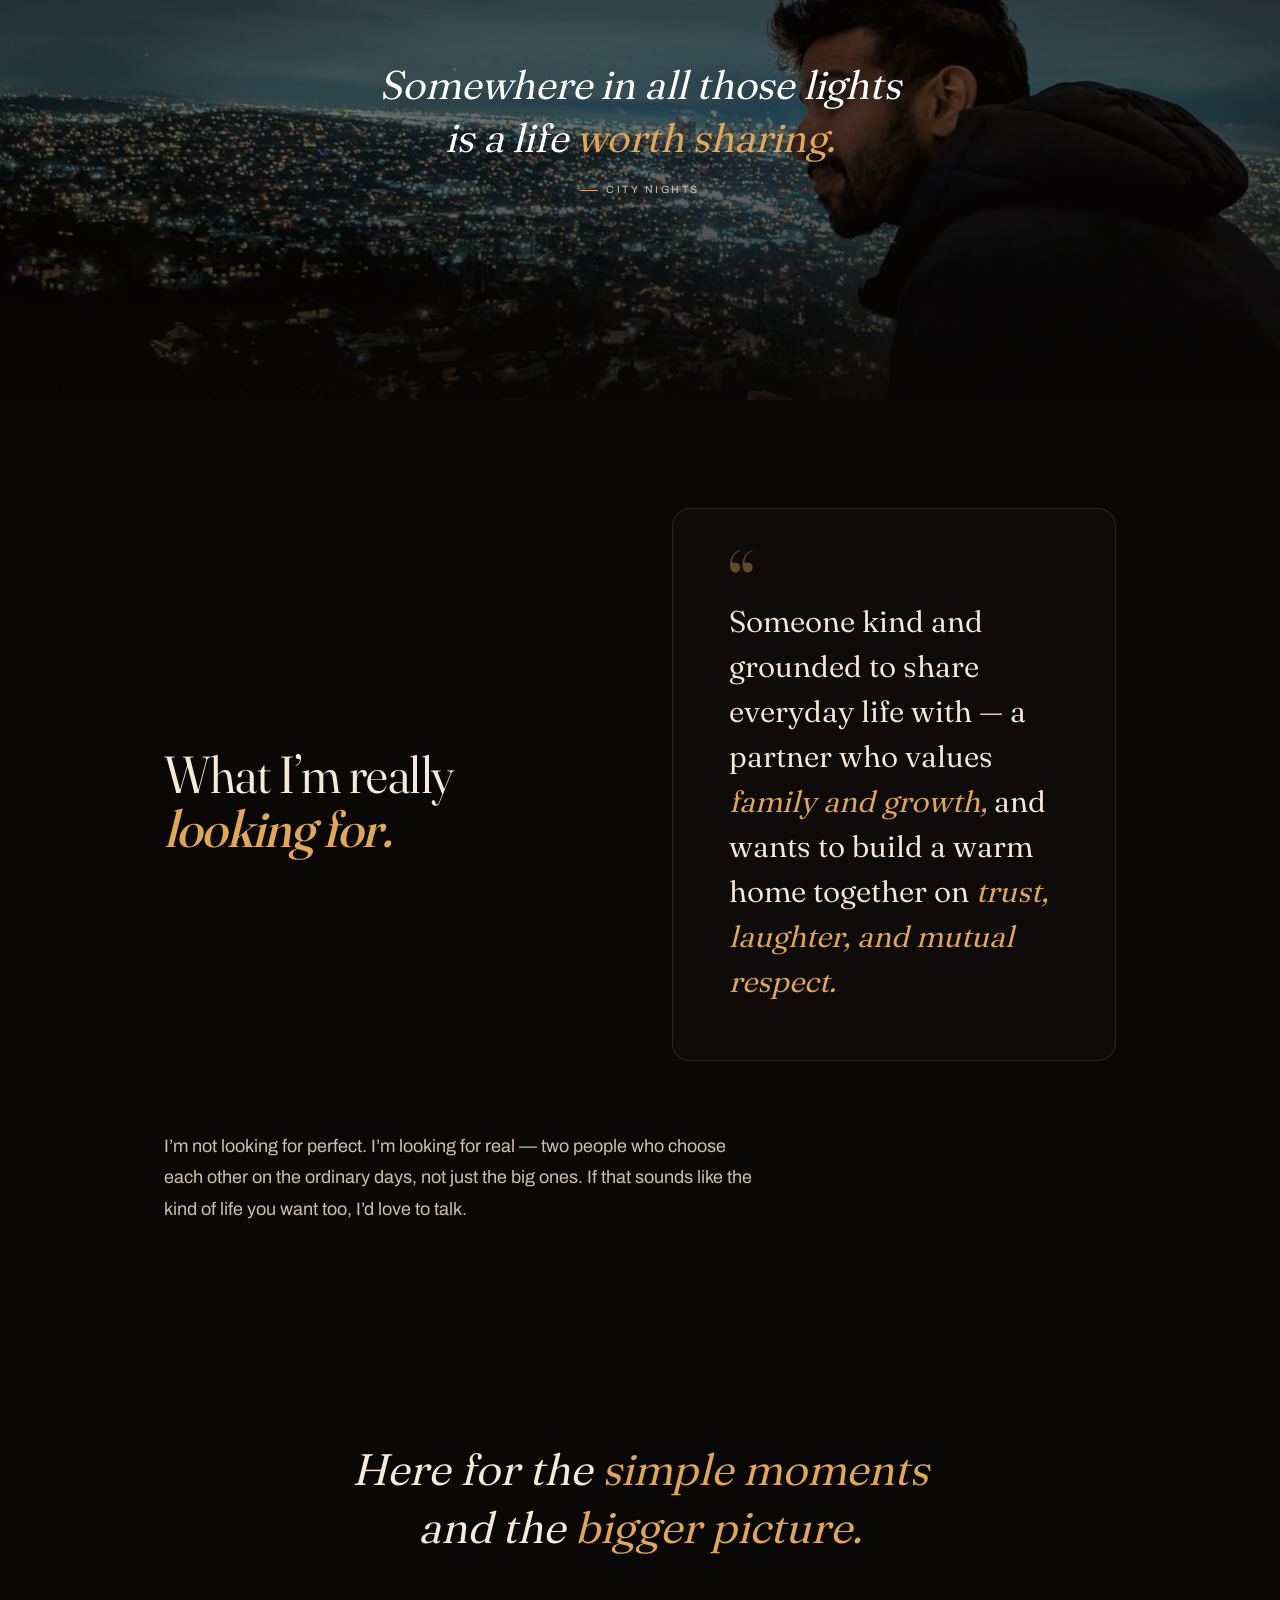
==== commit 29937bf0: "new images and updated content" ====
--- a/c/index.html
+++ b/c/index.html
@@ -33,11 +33,12 @@
     <div class="hero-scrim" aria-hidden="true"></div>
 
     <div class="hero-inner">
-      <p class="kicker reveal">The web edition</p>
+      <p class="kicker reveal">A LONGER HELLO</p>
       <h1 class="reveal d1">Charan<br><b>Yellanki</b></h1>
       <p class="hero-sub reveal d2">A few things a one-page biodata could never quite hold.</p>
       <div class="hero-meta reveal d3">
-        <span>26 &middot; Atlanta, USA</span>
+        <span>26</span>
+        <span>Atlanta, USA</span>
         <span>AI/ML Engineer</span>
         <span>Curious by default</span>
       </div>
@@ -48,9 +49,36 @@
 
   <!-- ============================ INTRO ============================ -->
   <section class="chapter lead">
-    <div class="wrap">
-      <p class="big reveal">Hi, I&rsquo;m Charan. You probably got here from a PDF &mdash; <em>names, dates, a tidy list of facts.</em></p>
-      <p class="reveal d1">That page does its job. This one is the part that doesn&rsquo;t fit in a table: how I think, what moves me, and the kind of everyday life I&rsquo;m hoping to build with someone. No filters &mdash; just the honest version.</p>
+    <div class="wrap editorial">
+      <div class="ed-text">
+        <p class="big reveal">Hi, I&rsquo;m Charan. You probably got here from a PDF &mdash; <em>names, dates, a tidy list of facts.</em></p>
+        <p class="reveal d1">That page does its job. This one is the part that doesn&rsquo;t fit in a table: how I think, what moves me, and the kind of everyday life I&rsquo;m hoping to build with someone. No filters &mdash; just the honest version.</p>
+      </div>
+      <figure class="shot portrait-shot reveal d2" data-tilt>
+        <img src="assets/portrait.jpg" alt="Charan smiling, looking at the camera" loading="lazy" decoding="async">
+      </figure>
+    </div>
+  </section>
+
+  <!-- ============================ SHOWREEL ============================ -->
+  <section class="chapter reel-section">
+    <div class="wrap">
+      <p class="eyebrow reveal">In my own words &middot; about a minute</p>
+      <h2 class="reveal d1">Rather hear it <i>from me?</i></h2>
+      <p class="body reveal d2">No script, no filter &mdash; just a quick hello. Tap play to watch with sound.</p>
+      <figure class="shot reel reveal d2">
+        <video class="reel-video" muted playsinline preload="metadata"
+               poster="assets/showreel_poster.jpg"
+               aria-label="Charan&rsquo;s short introduction video">
+          <source src="assets/showreel.mp4" type="video/mp4">
+          Your browser can&rsquo;t play this video. <a href="assets/showreel.mp4">Download it instead.</a>
+        </video>
+        <span class="veil" aria-hidden="true"></span>
+        <button type="button" class="video-play" aria-label="Play Charan&rsquo;s intro video with sound">
+          <svg viewBox="0 0 24 24" aria-hidden="true"><path d="M8 5v14l11-7z"/></svg>
+        </button>
+        <figcaption class="reel-cap">Sound on &middot; tap to play</figcaption>
+      </figure>
     </div>
   </section>
 
@@ -58,17 +86,34 @@
 
   <!-- ============================ JOURNEY ============================ -->
   <section class="chapter">
-    <div class="wrap">
-      <p class="eyebrow reveal">Chapter one &middot; where I&rsquo;m from</p>
-      <h2 class="reveal d1">A small-town kid who got <i>curious</i> and kept <b>going.</b></h2>
-      <p class="body reveal d2">I grew up in <strong>Chittoor</strong>, a quiet town in Andhra Pradesh, in a close, warm family. Curiosity was always the loudest thing in the room &mdash; I wanted to know how things worked, why people do what they do, what&rsquo;s on the other side of the next hill.</p>
-      <p class="body reveal d2">That curiosity turned into a Master&rsquo;s in Data Science and a career building <strong>AI</strong> in <strong>Atlanta</strong>. New country, new city, a lot of learning the hard way &mdash; but I carried home with me: the values, the people, the idea that you stay grounded no matter how far you travel.</p>
-
-      <div class="numbers reveal d3">
-        <div class="num"><div class="n" data-count="1999" data-noformat>1999</div><div class="lab">Born &amp; raised<br>in Chittoor, AP</div></div>
-        <div class="num"><div class="n" data-count="8700">0<small>+ mi</small></div><div class="lab">From home to<br>Atlanta &mdash; still calling</div></div>
-        <div class="num"><div class="n" data-count="1">0</div><div class="lab">Endlessly curious<br>mind, fully booked</div></div>
-      </div>
+    <div class="wrap editorial">
+      <div class="ed-text">
+        <p class="eyebrow reveal">Chapter one &middot; where I&rsquo;m from</p>
+        <h2 class="reveal d1">A small-town kid who got <i>curious</i> and kept <b>going.</b></h2>
+        <p class="body reveal d2">I grew up in <strong>Bangalore</strong>, a vibrant city in Karnataka, in a close, warm family. Curiosity was always the loudest thing in the room &mdash; I wanted to know how things worked, why people do what they do, what&rsquo;s on the other side of the next hill.</p>
+        <p class="body reveal d2">That curiosity turned into a Master&rsquo;s in Data Science and a career building <strong>AI</strong> in <strong>Atlanta</strong>. New country, new city, a lot of learning the hard way &mdash; but I carried home with me: the values, the people, the idea that you stay grounded no matter how far you travel.</p>
+      </div>
+      <aside class="ed-side">
+        <div class="numbers reveal d3">
+          <div class="num"><div class="n" data-count="1999" data-noformat>1999</div><div class="lab">Born in Chittoor, AP &amp; raised<br>in Bangalore, KA</div></div>
+          <div class="num"><div class="n" data-count="8700">0<small>+ mi</small></div><div class="lab">From home to<br>Atlanta &mdash; still calling</div></div>
+          <div class="num"><div class="n" data-count="1">0</div><div class="lab">Endlessly curious<br>mind, fully booked</div></div>
+        </div>
+      </aside>
+    </div>
+  </section>
+
+  <!-- ===================== SCENE · golden hour ===================== -->
+  <section class="scene" aria-label="A quiet moment at sunset">
+    <div class="scene-bg" data-parallax aria-hidden="true">
+      <img src="assets/scene_sunset.jpg"
+           srcset="assets/scene_sunset_sm.jpg 1100w, assets/scene_sunset.jpg 1800w"
+           sizes="100vw" alt="" loading="lazy" decoding="async">
+    </div>
+    <div class="scene-scrim" aria-hidden="true"></div>
+    <div class="scene-inner">
+      <p class="scene-quote reveal">Wherever the road takes me, I still stop for the <em>sunset.</em></p>
+      <span class="scene-tag reveal d1">Golden hour</span>
     </div>
   </section>
 
@@ -110,35 +155,68 @@
 
       <div class="split flip">
         <figure class="shot frame-shot tilt reveal d2" data-tilt>
-          <span class="badge">Life is beautiful</span>
           <img src="assets/mona_frame.jpg" alt="Charan being playful inside a giant Mona Lisa picture frame" loading="lazy" decoding="async">
-          <figcaption>Crashing the Louvre, sort of</figcaption>
         </figure>
         <div class="split-txt">
           <p class="body reveal d2">Give me a sunrise on the water and I&rsquo;m happy &mdash; that&rsquo;s me kayaking through the backwaters at the top of this page, somewhere quiet in Goa with the sun coming up.</p>
           <p class="body reveal d2">The rest of the time I&rsquo;m chasing the good stuff: travel, long conversations, new food, a little art, a lot of laughter. I find joy easily, and I like making other people laugh even more. <strong>Life&rsquo;s genuinely beautiful when you&rsquo;re paying attention.</strong></p>
         </div>
       </div>
-
-      <div class="gallery">
-        <figure class="shot g-wide reveal" data-tilt><img src="assets/ny_look.jpg" alt="Charan travelling in New York" loading="lazy" decoding="async"><figcaption>On the road</figcaption></figure>
-        <figure class="shot g-tall reveal d1" data-tilt><img src="assets/mountains.jpg" alt="Charan in the mountains" loading="lazy" decoding="async"><figcaption>On top of the world</figcaption></figure>
-        <figure class="shot g-sq reveal d1" data-tilt><img src="assets/family.jpg" alt="Charan with his family" loading="lazy" decoding="async"><figcaption>Where it starts &mdash; family</figcaption></figure>
-        <figure class="shot g-sq reveal d2" data-tilt><img src="assets/nyc_pic.jpg" alt="Charan in New York City" loading="lazy" decoding="async"><figcaption>Still curious</figcaption></figure>
-      </div>
+    </div>
+  </section>
+
+  <!-- ===================== SCENE · off the map ===================== -->
+  <section class="scene" aria-label="On the coast">
+    <div class="scene-bg" data-parallax aria-hidden="true">
+      <img src="assets/scene_coast.jpg"
+           srcset="assets/scene_coast_sm.jpg 1100w, assets/scene_coast.jpg 1800w"
+           sizes="100vw" alt="" loading="lazy" decoding="async">
+    </div>
+    <div class="scene-scrim" aria-hidden="true"></div>
+    <div class="scene-inner">
+      <p class="scene-quote reveal">Happiest with a view, good company, and <em>no agenda.</em></p>
+      <span class="scene-tag reveal d1">Off the map</span>
+    </div>
+  </section>
+
+  <!-- ============================ ORDINARY DAY ============================ -->
+  <section class="chapter ordinary">
+    <div class="wrap">
+      <p class="eyebrow reveal">A day in the life &middot; the small stuff</p>
+      <h2 class="reveal d1">An <i>ordinary day</i> with me.</h2>
+      <!-- TODO: replace the bracketed placeholders below with your own words. Keep it warm and specific. -->
+      <p class="body reveal d2">The big moments are easy to list. It&rsquo;s the ordinary days that say the most &mdash; so here&rsquo;s what mine tend to look like. <strong>[TODO: how your mornings usually start &mdash; the first thing you do, coffee or chai, gym, a walk, music?]</strong></p>
+      <p class="body reveal d2"><strong>[TODO: what the middle of your day feels like, and how you switch off afterwards &mdash; cooking, a show, a call home, a hobby you lose track of time in?]</strong></p>
+      <p class="body reveal d3"><strong>[TODO: what a good weekend looks like &mdash; and what an even better one looks like with someone else in it.]</strong></p>
+    </div>
+  </section>
+
+  <!-- ===================== SCENE · city lights ===================== -->
+  <section class="scene" aria-label="City at night">
+    <div class="scene-bg" data-parallax aria-hidden="true">
+      <img src="assets/scene_city.jpg"
+           srcset="assets/scene_city_sm.jpg 1100w, assets/scene_city.jpg 1800w"
+           sizes="100vw" alt="" loading="lazy" decoding="async">
+    </div>
+    <div class="scene-scrim" aria-hidden="true"></div>
+    <div class="scene-inner">
+      <p class="scene-quote reveal">Somewhere in all those lights is a life <em>worth sharing.</em></p>
+      <span class="scene-tag reveal d1">City nights</span>
     </div>
   </section>
 
   <!-- ============================ PARTNER ============================ -->
   <section class="chapter">
-    <div class="wrap">
-      <p class="eyebrow reveal">Chapter four &middot; the bigger picture</p>
-      <h2 class="reveal d1">What I&rsquo;m really <i>looking for.</i></h2>
+    <div class="wrap editorial-partner">
+      <div class="ed-text">
+        <p class="eyebrow reveal">Chapter four &middot; the bigger picture</p>
+        <h2 class="reveal d1">What I&rsquo;m really <i>looking for.</i></h2>
+      </div>
       <div class="partner reveal d2">
         <span class="quote-mark" aria-hidden="true">&ldquo;</span>
         <p>Someone kind and grounded to share everyday life with &mdash; a partner who values <em>family and growth,</em> and wants to build a warm home together on <em>trust, laughter, and mutual respect.</em></p>
       </div>
-      <p class="body reveal d3">I&rsquo;m not looking for perfect. I&rsquo;m looking for real &mdash; two people who choose each other on the ordinary days, not just the big ones. If that sounds like the kind of life you want too, I&rsquo;d love to talk.</p>
+      <p class="body reveal d3 ed-foot">I&rsquo;m not looking for perfect. I&rsquo;m looking for real &mdash; two people who choose each other on the ordinary days, not just the big ones. If that sounds like the kind of life you want too, I&rsquo;d love to talk.</p>
     </div>
   </section>
 
@@ -158,13 +236,7 @@
             <span class="icon" aria-hidden="true"><svg viewBox="0 0 24 24"><rect x="3" y="3" width="18" height="18" rx="4" stroke-width="1.7"/><path d="M9 9.5v7" stroke-width="1.7" stroke-linecap="round"/><circle cx="9" cy="7.2" r="1.1" fill="currentColor" stroke="none"/><path d="M14.5 11.5v4.5" stroke-width="1.7" stroke-linecap="round"/><path d="M11 9.5h3.5a1.5 1.5 0 0 1 1.5 1.5v4.5" stroke-width="1.7" stroke-linecap="round" stroke-linejoin="round"/></svg></span>
             /charanyellanki
           </a>
-          <a class="chip" href="mailto:chrnyellanki@gmail.com">
-            <span class="icon" aria-hidden="true"><svg viewBox="0 0 24 24"><rect x="3" y="5" width="18" height="14" rx="2.5" stroke-width="1.7"/><path d="M4 7l8 6 8-6" stroke-width="1.7" stroke-linecap="round" stroke-linejoin="round"/></svg></span>
-            Email me
-          </a>
-          <a class="chip" href="https://www.charanyellanki.com/c/"><b>&#9673;</b> charanyellanki.com</a>
         </nav>
-        <p class="foot-note">The web edition &middot; thanks for reading this far</p>
       </div>
     </div>
   </section>
@@ -227,21 +299,27 @@
       counters.forEach(animateCount);
     }
 
-    /* ---- hero parallax ---- */
-    var hero = document.querySelector('[data-parallax]');
+    /* ---- parallax: hero + full-bleed scene bands ---- */
+    var parallaxEls = Array.prototype.slice.call(document.querySelectorAll('[data-parallax]'));
     var ticking = false;
     function parallax(){
-      if (!hero || reduce) return;
-      var y = window.scrollY;
-      if (y < window.innerHeight * 1.2){
-        hero.style.transform = 'translate3d(0,' + (y * 0.28) + 'px,0)';
+      if (reduce) return;
+      var vh = window.innerHeight;
+      for (var i = 0; i < parallaxEls.length; i++){
+        var el = parallaxEls[i];
+        var rect = el.parentElement.getBoundingClientRect();   /* the host section */
+        if (rect.bottom < -80 || rect.top > vh + 80) continue; /* skip offscreen */
+        var prog = (vh - rect.top) / (vh + rect.height);       /* 0..1 as it passes through */
+        var shift = (prog - 0.5) * 2;                           /* -1..1 */
+        var speed = el.className.indexOf('hero-bg') !== -1 ? 56 : 34;
+        el.style.transform = 'translate3d(0,' + (shift * speed).toFixed(1) + 'px,0)';
       }
       ticking = false;
     }
     function raf(){ if (!ticking){ ticking = true; requestAnimationFrame(function(){ parallax(); onScroll(); }); } }
     window.addEventListener('scroll', raf, { passive: true });
-    window.addEventListener('resize', onScroll, { passive: true });
-    onScroll();
+    window.addEventListener('resize', function(){ onScroll(); parallax(); }, { passive: true });
+    onScroll(); parallax();
 
     /* ---- pointer tilt on photos ---- */
     if (!reduce && window.matchMedia('(pointer:fine)').matches){
@@ -255,6 +333,25 @@
         card.addEventListener('pointerleave', function(){ card.style.transform = ''; });
       });
     }
+
+    /* ---- showreel: tap (or keyboard) to play with sound ---- */
+    var reel = document.querySelector('.reel');
+    if (reel){
+      var vid = reel.querySelector('video');
+      var playBtn = reel.querySelector('.video-play');
+      function startReel(){
+        vid.muted = false;
+        vid.controls = true;
+        reel.classList.add('is-playing');
+        var p = vid.play();
+        if (p && p.catch){ p.catch(function(){ /* native controls remain available */ }); }
+      }
+      if (playBtn){ playBtn.addEventListener('click', startReel); }
+      vid.addEventListener('ended', function(){
+        reel.classList.remove('is-playing');
+        vid.controls = false;
+      });
+    }
   })();
   </script>
 </body>
--- a/c/story.css
+++ b/c/story.css
@@ -48,7 +48,7 @@
 /* ============================ HERO ============================ */
 .hero{position:relative;min-height:100vh;min-height:var(--hero-cap,100svh);display:flex;align-items:flex-end;overflow:hidden;isolation:isolate;}
 .hero-bg{position:absolute;inset:-8% 0 0 0;height:118%;z-index:-3;will-change:transform;}
-.hero-bg img{width:100%;height:100%;object-fit:cover;object-position:center 42%;}
+.hero-bg img{width:100%;height:100%;object-fit:cover;object-position:center 55%;}
 .hero-scrim{position:absolute;inset:0;z-index:-2;
   background:
     linear-gradient(180deg, rgba(8,6,5,.55) 0%, rgba(8,6,5,.12) 26%, rgba(8,6,5,.30) 58%, rgba(8,6,5,.92) 100%),
@@ -143,6 +143,27 @@
 .g-tall{grid-column:span 2;}
 .g-sq{grid-column:span 3;aspect-ratio:1/1 !important;}
 
+/* portrait — one clear, friendly face high on the page */
+.portrait-shot{aspect-ratio:1/1;max-width:320px;margin:clamp(34px,6vw,52px) auto 0;border-radius:50%;overflow:hidden;}
+.portrait-shot img{border-radius:50%;}
+
+/* showreel video — local, muted+poster, tap to play with sound */
+.reel{aspect-ratio:16/9;margin-top:44px;background:#0a0807;}
+.reel .reel-video{width:100%;height:100%;object-fit:cover;display:block;background:#0a0807;}
+.reel .veil{position:absolute;inset:0;pointer-events:none;transition:opacity .35s;
+  background:radial-gradient(circle at 50% 46%, rgba(8,6,5,.26), rgba(8,6,5,.55));}
+.video-play{position:absolute;inset:0;margin:auto;width:74px;height:74px;border-radius:50%;z-index:4;
+  display:flex;align-items:center;justify-content:center;cursor:pointer;border:none;
+  background:rgba(224,166,90,.94);color:#1a120b;box-shadow:0 12px 30px rgba(0,0,0,.5);
+  transition:transform .2s ease,background .2s ease;}
+.video-play::before{content:"";position:absolute;inset:-11px;border-radius:50%;border:1px solid rgba(224,166,90,.5);}
+.video-play svg{width:26px;height:26px;margin-left:3px;fill:currentColor;}
+.video-play:hover{transform:scale(1.07);background:var(--amber);}
+.video-play:focus-visible{outline:none;transform:scale(1.07);background:var(--amber);
+  box-shadow:0 0 0 3px rgba(224,166,90,.65),0 12px 30px rgba(0,0,0,.5);}
+.reel.is-playing .veil{opacity:0;}
+.reel.is-playing .video-play,.reel.is-playing .reel-cap{display:none;}
+
 /* partner / closing */
 .partner{position:relative;border-radius:18px;overflow:hidden;margin-top:8px;
   border:1px solid rgba(243,234,217,.12);background:var(--panel);
@@ -168,6 +189,22 @@
 .chip b{color:var(--amber);font-weight:700;}
 .foot-note{font-size:11px;letter-spacing:1px;color:rgba(205,191,168,.5);text-transform:uppercase;}
 
+/* ===================== scene interludes (full-bleed parallax photo bands) ===================== */
+.scene{position:relative;min-height:clamp(360px,60vh,600px);display:flex;align-items:center;justify-content:center;
+  overflow:hidden;isolation:isolate;text-align:center;}
+.scene-bg{position:absolute;inset:0;height:100%;z-index:-3;will-change:transform;}
+.scene-bg img{width:100%;height:100%;object-fit:cover;object-position:center 70%;}
+.scene-scrim{position:absolute;inset:0;z-index:-2;
+  background:
+    radial-gradient(120% 100% at 50% 50%, rgba(8,6,5,.30), rgba(8,6,5,.64)),
+    linear-gradient(180deg, rgba(8,6,5,.58) 0%, rgba(8,6,5,.32) 42%, rgba(8,6,5,.42) 60%, rgba(8,6,5,.80) 100%);}
+.scene-inner{position:relative;max-width:min(620px,84vw);padding:clamp(40px,8vh,90px) clamp(24px,6vw,48px);}
+.scene-quote{font-family:'Fraunces';font-style:italic;font-weight:360;font-size:clamp(22px,4.6vw,40px);line-height:1.32;
+  color:#fff;letter-spacing:-.2px;text-shadow:0 4px 30px rgba(0,0,0,.55);}
+.scene-quote em{color:var(--amber);font-style:italic;}
+.scene-tag{display:inline-block;margin-top:18px;font-size:10.5px;letter-spacing:2.5px;text-transform:uppercase;color:var(--ink-soft);}
+.scene-tag::before{content:"";display:inline-block;width:18px;height:1px;background:var(--amber);vertical-align:middle;margin-right:8px;}
+
 /* ===================== reveal animation ===================== */
 .reveal{opacity:0;transform:translateY(26px);transition:opacity .9s cubic-bezier(.2,.7,.2,1),transform .9s cubic-bezier(.2,.7,.2,1);}
 .reveal.is-in{opacity:1;transform:none;}
@@ -197,10 +234,40 @@
   body{background:#0a0807;}
 }
 
+/* ===================== large screens: use the full width =====================
+   Text keeps a comfortable reading measure, but rich sections spread out and
+   go two-column so a laptop doesn't just show a phone-width column. Same
+   content as mobile — only the arrangement changes. */
+
+/* editorial two-column blocks (kick in once there's room for two columns) */
+@media (min-width:920px){
+  .editorial{display:grid;grid-template-columns:1.05fr .95fr;gap:clamp(40px,5vw,72px);align-items:start;}
+  .editorial .portrait-shot{margin-top:0;max-width:340px;}        /* intro: text + face side by side */
+  .editorial .numbers{grid-template-columns:1fr;gap:0;margin-top:4px;}  /* journey: numbers become a tidy rail */
+  .editorial .num{padding:18px 0;}
+  .editorial .num:first-child{padding-top:0;}
+
+  .editorial-partner{display:grid;grid-template-columns:1fr 1fr;gap:clamp(40px,5vw,64px);align-items:center;}
+  .editorial-partner .partner{margin-top:0;}
+  .editorial-partner .ed-foot{grid-column:1 / -1;margin-top:6px;}
+}
+
+/* widen the overall frame on real desktops */
+@media (min-width:1080px){
+  :root{--wrap:1040px;}
+  section.chapter{padding:clamp(90px,12vh,150px) 0;}
+  /* pure-text / single-media interludes read better held to a tighter, centered measure */
+  .ordinary .wrap,.reel-section .wrap{max-width:940px;margin-inline:auto;}
+}
+@media (min-width:1440px){
+  :root{--wrap:1140px;}
+  .hero h1{font-size:clamp(84px,7.2vw,116px);}
+}
+
 @media (prefers-reduced-motion:reduce){
   html{scroll-behavior:auto;}
   .reveal{opacity:1;transform:none;transition:none;}
   .cue i::after{animation:none;}
-  .hero-bg{position:absolute;transform:none !important;}
+  .hero-bg,.scene-bg{position:absolute;transform:none !important;}
   .tilt{transition:none;}
 }
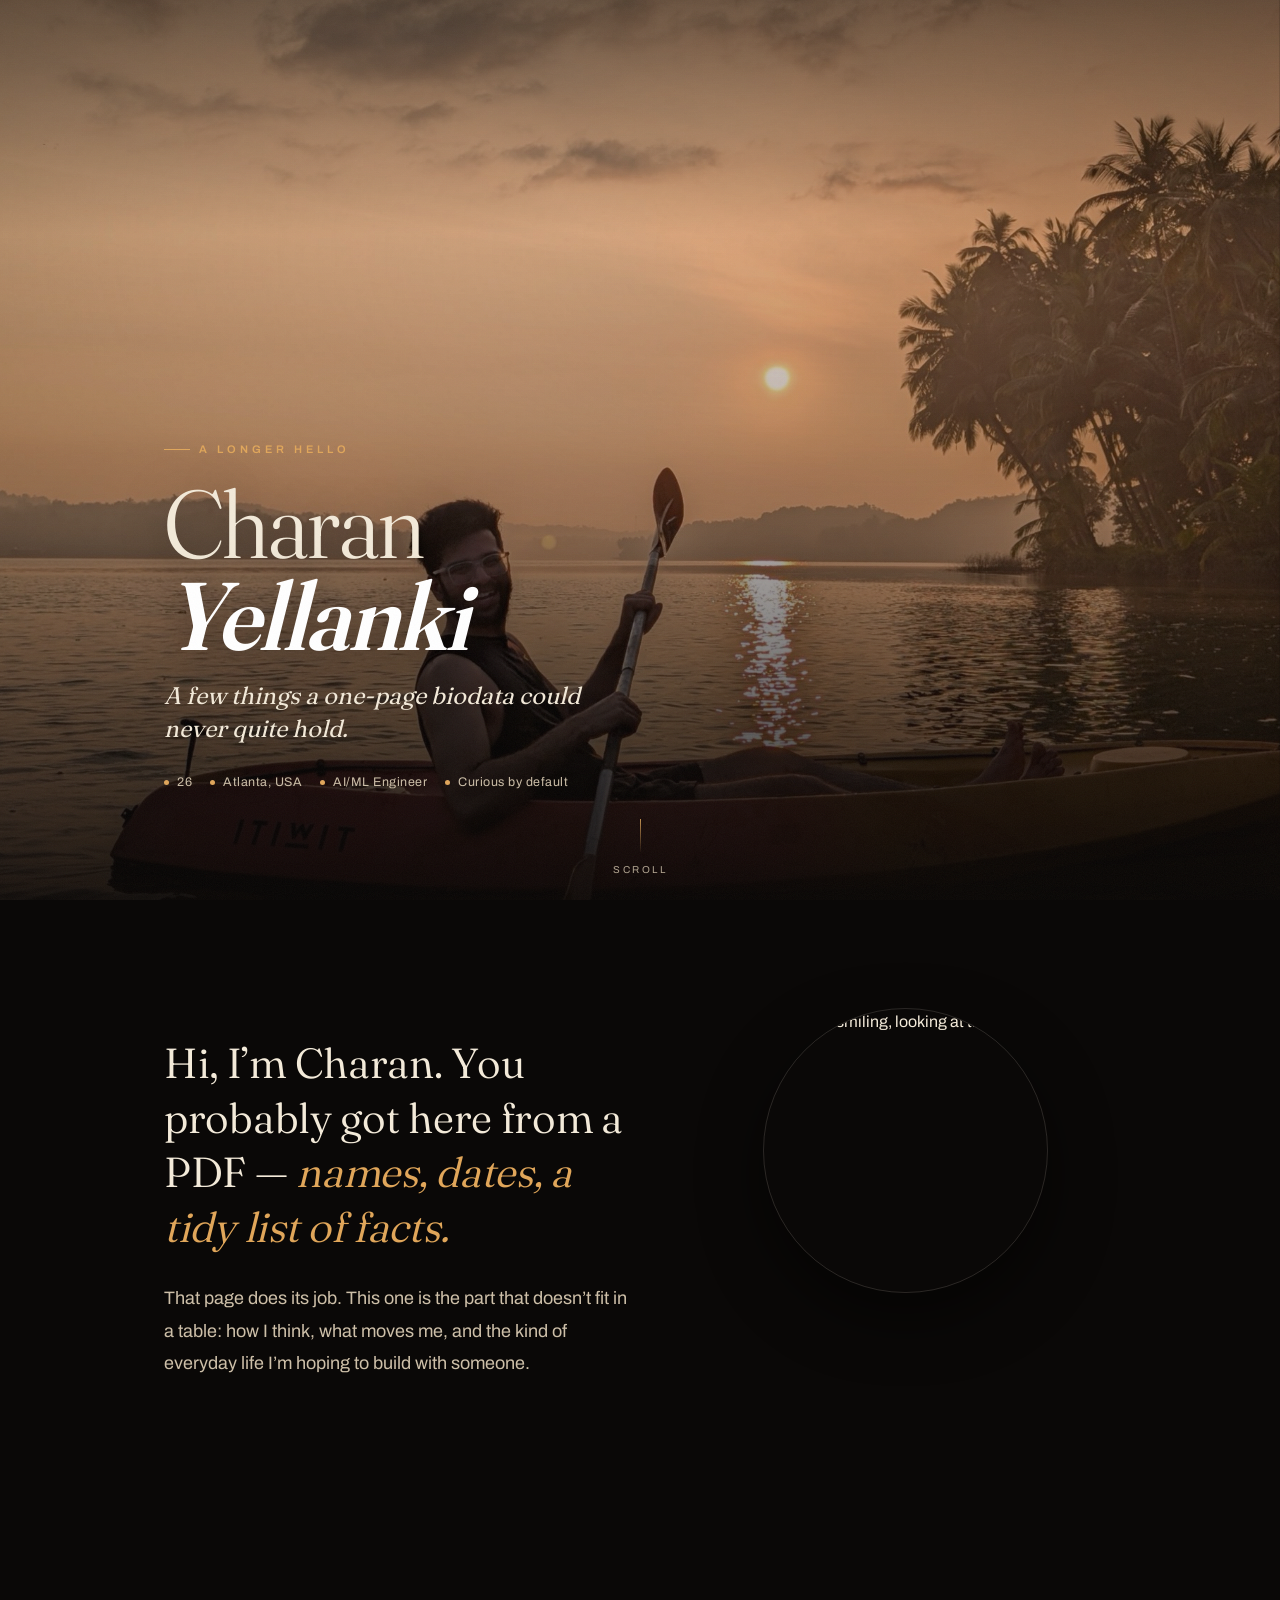
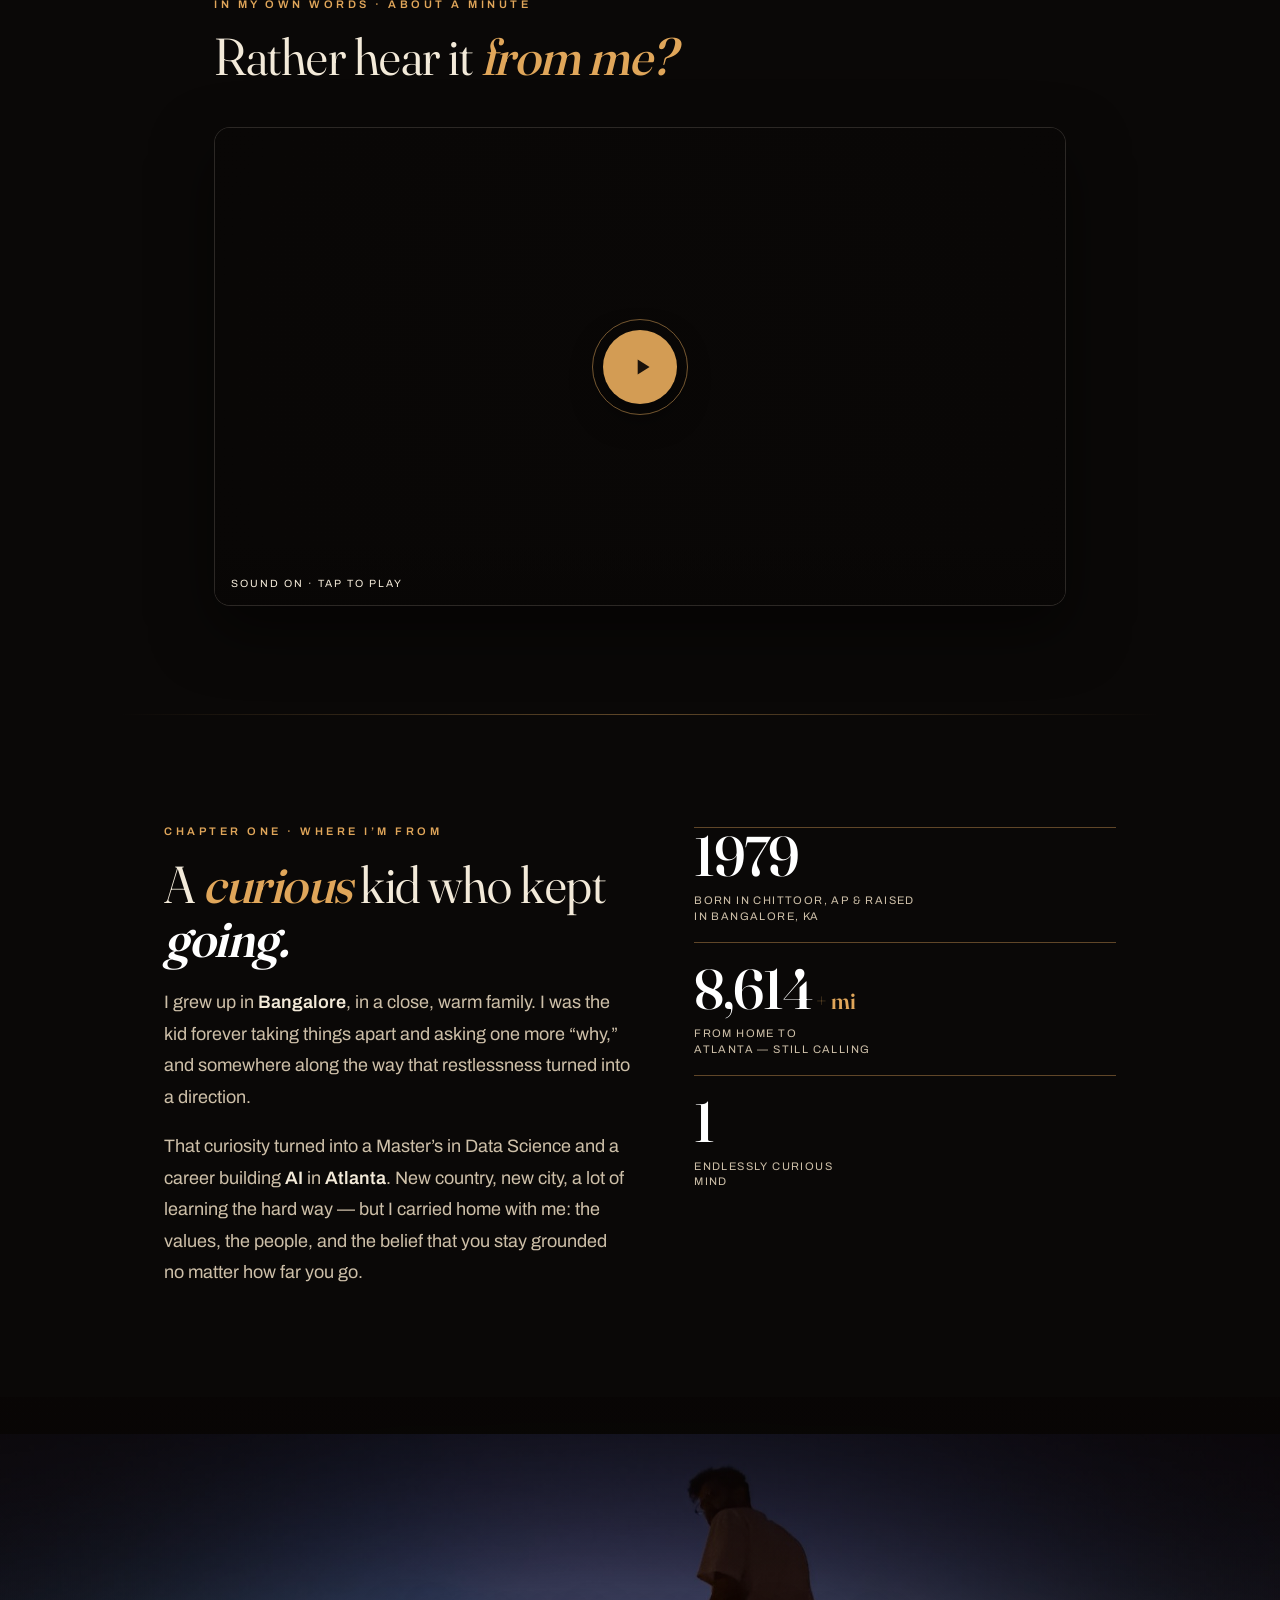
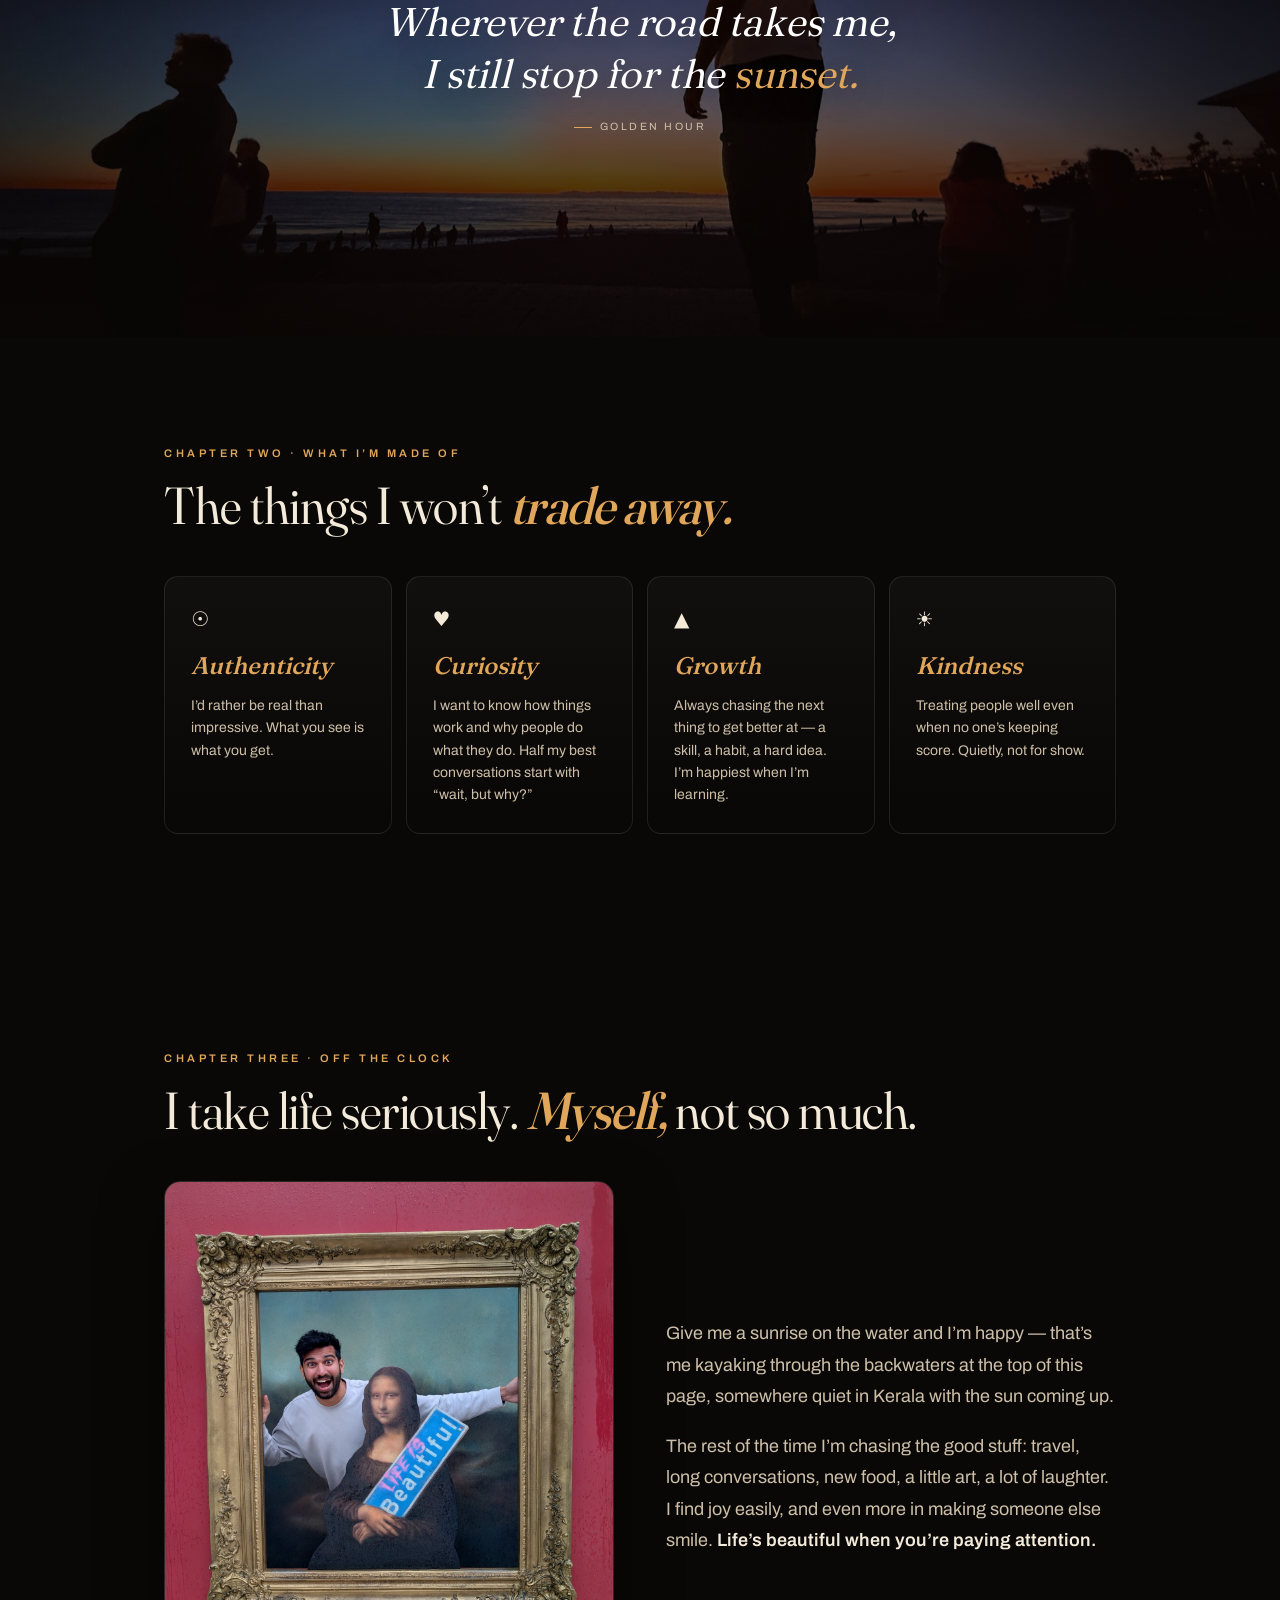
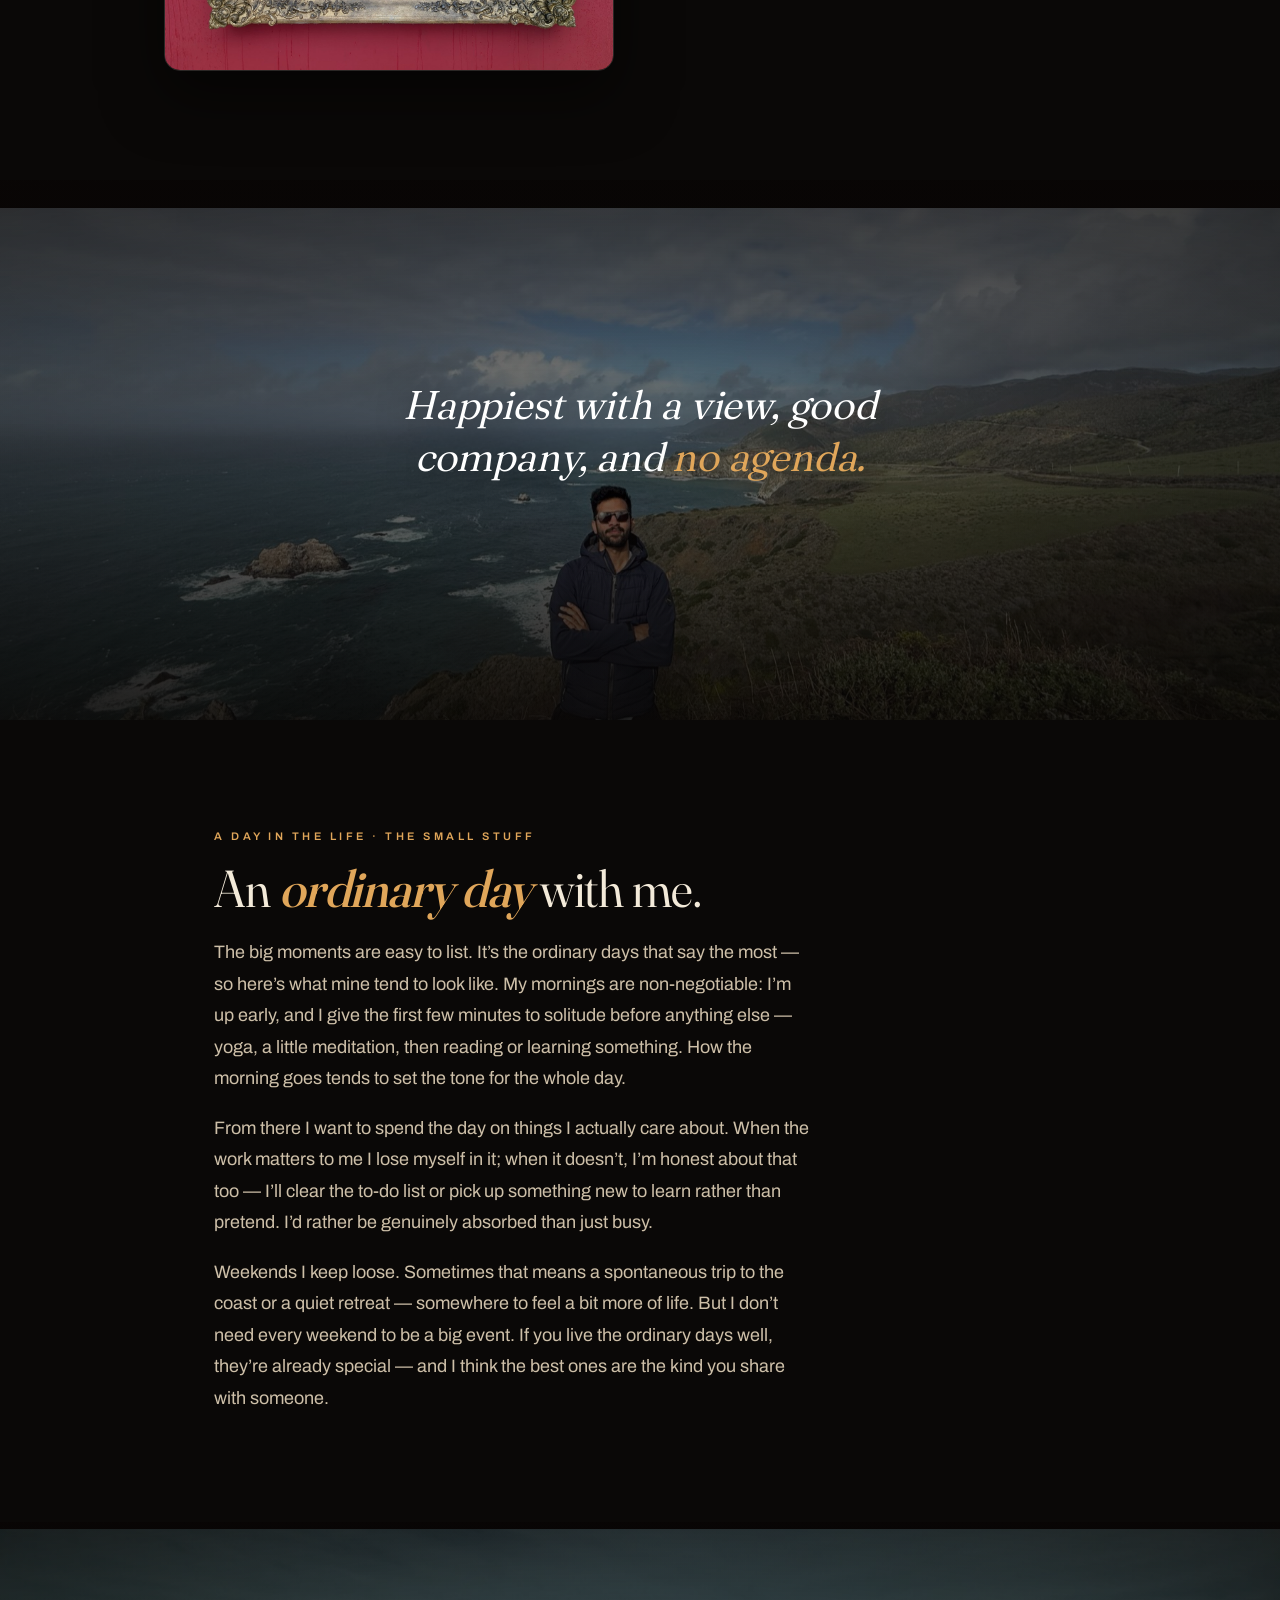
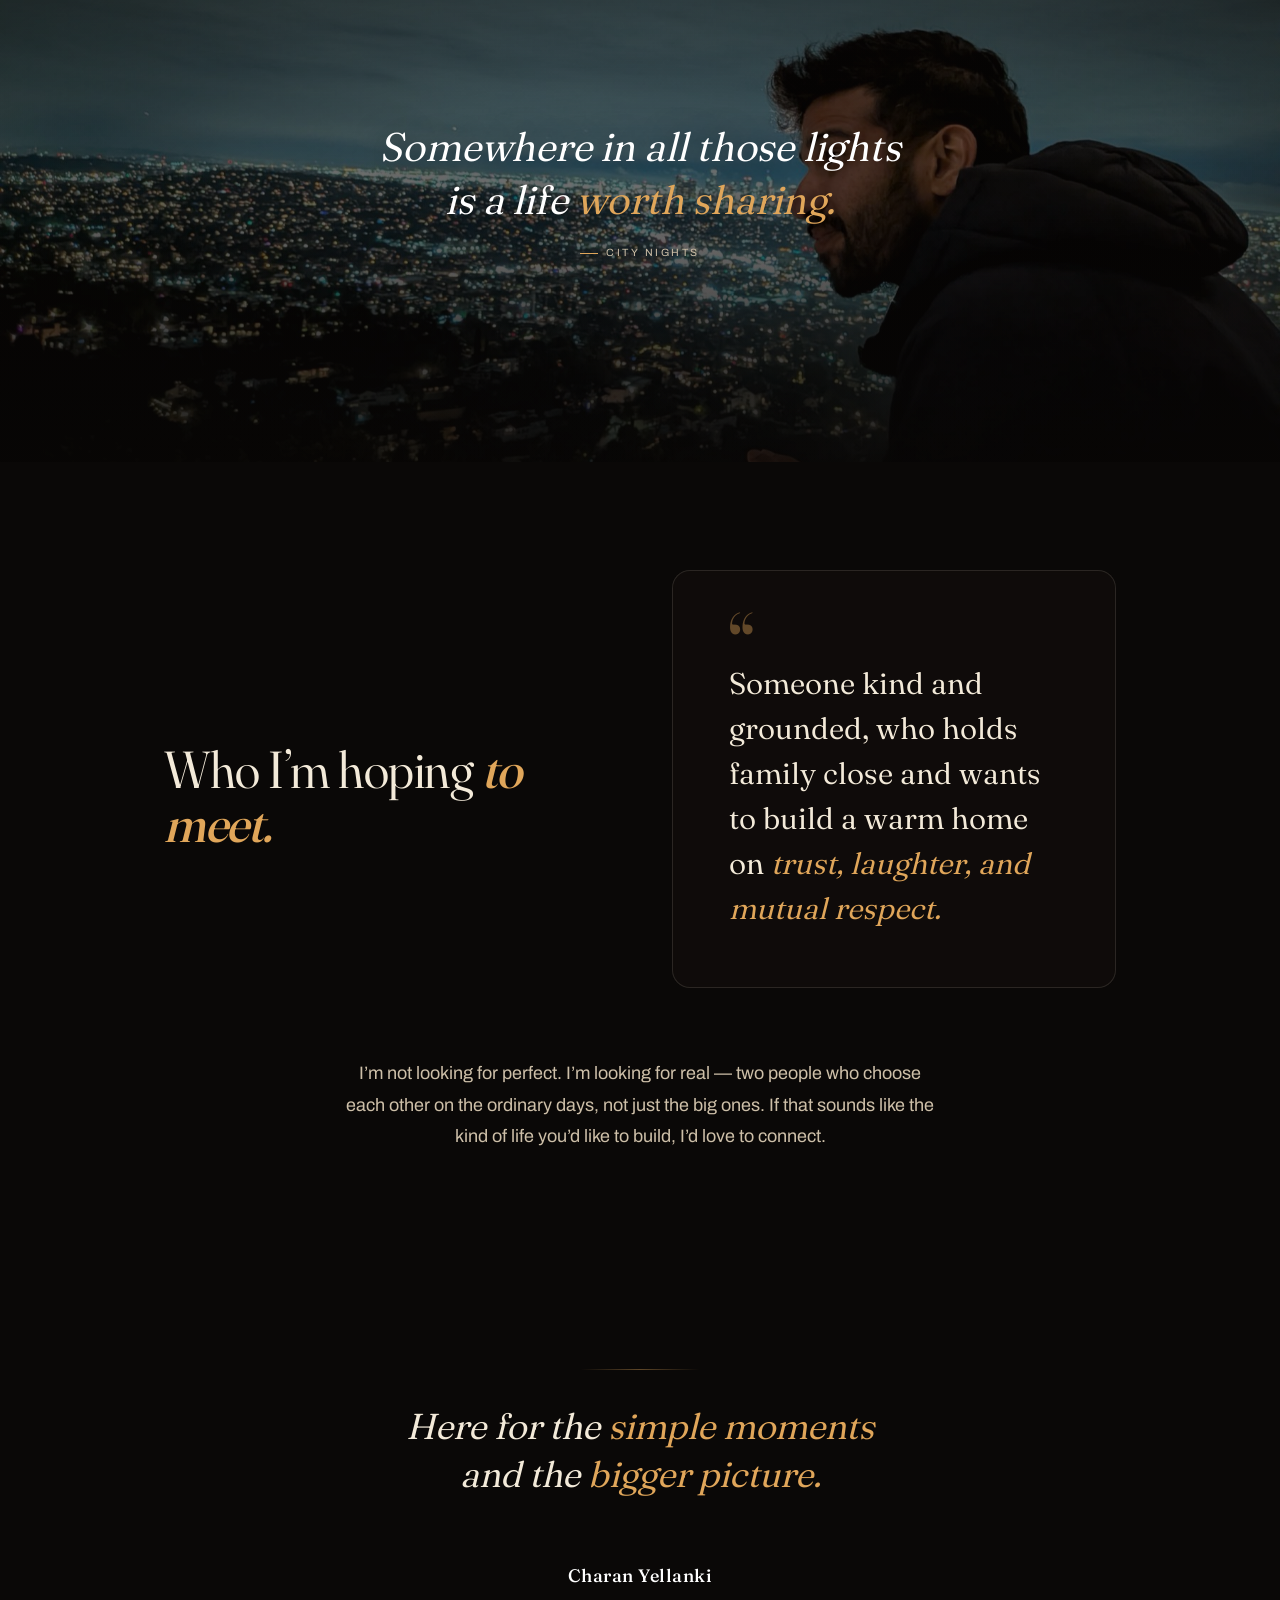
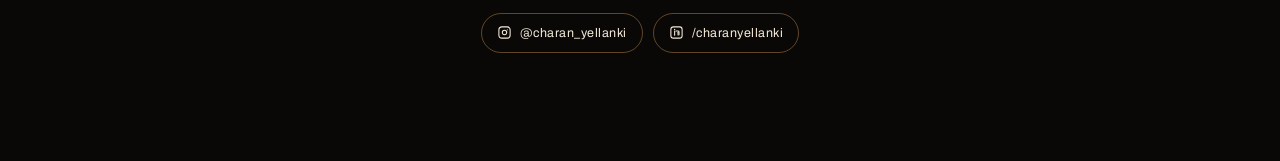
==== commit f588bf81: "update content" ====
--- a/c/index.html
+++ b/c/index.html
@@ -11,6 +11,13 @@
   <meta name="referrer" content="no-referrer">
   <meta name="theme-color" content="#0c0a09">
 
+  <link rel="icon" href="/favicon.ico" sizes="32x32">
+  <link rel="icon" type="image/svg+xml" href="/favicon/favicon.svg">
+  <link rel="icon" type="image/png" href="/favicon/favicon-96x96.png" sizes="96x96">
+  <link rel="apple-touch-icon" href="/favicon/apple-touch-icon.png">
+  <meta name="apple-mobile-web-app-title" content="Charan Yellanki">
+  <link rel="manifest" href="/favicon/site.webmanifest">
+
   <!-- Minimal share title, no image — keeps photos out of link-unfurl caches -->
   <meta property="og:title" content="Charan Yellanki">
   <meta property="og:type" content="profile">
@@ -28,7 +35,7 @@
       <img src="assets/kayak.jpg"
            srcset="assets/kayak_sm.jpg 1200w, assets/kayak.jpg 2000w"
            sizes="100vw"
-           alt="Charan kayaking at sunrise in Goa" fetchpriority="high" decoding="async">
+           alt="Charan kayaking at sunrise in Kerala" fetchpriority="high" decoding="async">
     </div>
     <div class="hero-scrim" aria-hidden="true"></div>
 
@@ -52,7 +59,7 @@
     <div class="wrap editorial">
       <div class="ed-text">
         <p class="big reveal">Hi, I&rsquo;m Charan. You probably got here from a PDF &mdash; <em>names, dates, a tidy list of facts.</em></p>
-        <p class="reveal d1">That page does its job. This one is the part that doesn&rsquo;t fit in a table: how I think, what moves me, and the kind of everyday life I&rsquo;m hoping to build with someone. No filters &mdash; just the honest version.</p>
+        <p class="reveal d1">That page does its job. This one is the part that doesn&rsquo;t fit in a table: how I think, what moves me, and the kind of everyday life I&rsquo;m hoping to build with someone.</p>
       </div>
       <figure class="shot portrait-shot reveal d2" data-tilt>
         <img src="assets/portrait.jpg" alt="Charan smiling, looking at the camera" loading="lazy" decoding="async">
@@ -65,7 +72,6 @@
     <div class="wrap">
       <p class="eyebrow reveal">In my own words &middot; about a minute</p>
       <h2 class="reveal d1">Rather hear it <i>from me?</i></h2>
-      <p class="body reveal d2">No script, no filter &mdash; just a quick hello. Tap play to watch with sound.</p>
       <figure class="shot reel reveal d2">
         <video class="reel-video" muted playsinline preload="metadata"
                poster="assets/showreel_poster.jpg"
@@ -89,15 +95,15 @@
     <div class="wrap editorial">
       <div class="ed-text">
         <p class="eyebrow reveal">Chapter one &middot; where I&rsquo;m from</p>
-        <h2 class="reveal d1">A small-town kid who got <i>curious</i> and kept <b>going.</b></h2>
-        <p class="body reveal d2">I grew up in <strong>Bangalore</strong>, a vibrant city in Karnataka, in a close, warm family. Curiosity was always the loudest thing in the room &mdash; I wanted to know how things worked, why people do what they do, what&rsquo;s on the other side of the next hill.</p>
-        <p class="body reveal d2">That curiosity turned into a Master&rsquo;s in Data Science and a career building <strong>AI</strong> in <strong>Atlanta</strong>. New country, new city, a lot of learning the hard way &mdash; but I carried home with me: the values, the people, the idea that you stay grounded no matter how far you travel.</p>
+        <h2 class="reveal d1">A <i>curious</i> kid who kept <b>going.</b></h2>
+        <p class="body reveal d2">I grew up in <strong>Bangalore</strong>, in a close, warm family. I was the kid forever taking things apart and asking one more &ldquo;why,&rdquo; and somewhere along the way that restlessness turned into a direction.</p>
+        <p class="body reveal d2">That curiosity turned into a Master&rsquo;s in Data Science and a career building <strong>AI</strong> in <strong>Atlanta</strong>. New country, new city, a lot of learning the hard way &mdash; but I carried home with me: the values, the people, and the belief that you stay grounded no matter how far you go.</p>
       </div>
       <aside class="ed-side">
         <div class="numbers reveal d3">
           <div class="num"><div class="n" data-count="1999" data-noformat>1999</div><div class="lab">Born in Chittoor, AP &amp; raised<br>in Bangalore, KA</div></div>
           <div class="num"><div class="n" data-count="8700">0<small>+ mi</small></div><div class="lab">From home to<br>Atlanta &mdash; still calling</div></div>
-          <div class="num"><div class="n" data-count="1">0</div><div class="lab">Endlessly curious<br>mind, fully booked</div></div>
+          <div class="num"><div class="n" data-count="1">0</div><div class="lab">Endlessly curious<br>mind</div></div>
         </div>
       </aside>
     </div>
@@ -129,19 +135,19 @@
           <div class="vt">I&rsquo;d rather be real than impressive. What you see is what you get.</div>
         </div>
         <div class="value reveal d2">
+          <span class="vi">&#9829;</span>
+          <div class="vn">Curiosity</div>
+          <div class="vt">I want to know how things work and why people do what they do. Half my best conversations start with &ldquo;wait, but why?&rdquo;</div>
+        </div>
+        <div class="value reveal d3">
           <span class="vi">&#9650;</span>
           <div class="vn">Growth</div>
-          <div class="vt">Always a little better than yesterday &mdash; in work, health, and character.</div>
-        </div>
-        <div class="value reveal d3">
-          <span class="vi">&#9829;</span>
-          <div class="vn">Family</div>
-          <div class="vt">My roots keep me steady. I want to build a home just as warm.</div>
+          <div class="vt">Always chasing the next thing to get better at &mdash; a skill, a habit, a hard idea. I&rsquo;m happiest when I&rsquo;m learning.</div>
         </div>
         <div class="value reveal d4">
           <span class="vi">&#9728;</span>
           <div class="vn">Kindness</div>
-          <div class="vt">Awareness, patience, and treating people well &mdash; quietly, not for show.</div>
+          <div class="vt">Treating people well even when no one&rsquo;s keeping score. Quietly, not for show.</div>
         </div>
       </div>
     </div>
@@ -158,8 +164,8 @@
           <img src="assets/mona_frame.jpg" alt="Charan being playful inside a giant Mona Lisa picture frame" loading="lazy" decoding="async">
         </figure>
         <div class="split-txt">
-          <p class="body reveal d2">Give me a sunrise on the water and I&rsquo;m happy &mdash; that&rsquo;s me kayaking through the backwaters at the top of this page, somewhere quiet in Goa with the sun coming up.</p>
-          <p class="body reveal d2">The rest of the time I&rsquo;m chasing the good stuff: travel, long conversations, new food, a little art, a lot of laughter. I find joy easily, and I like making other people laugh even more. <strong>Life&rsquo;s genuinely beautiful when you&rsquo;re paying attention.</strong></p>
+          <p class="body reveal d2">Give me a sunrise on the water and I&rsquo;m happy &mdash; that&rsquo;s me kayaking through the backwaters at the top of this page, somewhere quiet in Kerala with the sun coming up.</p>
+          <p class="body reveal d2">The rest of the time I&rsquo;m chasing the good stuff: travel, long conversations, new food, a little art, a lot of laughter. I find joy easily, and even more in making someone else smile. <strong>Life&rsquo;s beautiful when you&rsquo;re paying attention.</strong></p>
         </div>
       </div>
     </div>
@@ -184,10 +190,9 @@
     <div class="wrap">
       <p class="eyebrow reveal">A day in the life &middot; the small stuff</p>
       <h2 class="reveal d1">An <i>ordinary day</i> with me.</h2>
-      <!-- TODO: replace the bracketed placeholders below with your own words. Keep it warm and specific. -->
-      <p class="body reveal d2">The big moments are easy to list. It&rsquo;s the ordinary days that say the most &mdash; so here&rsquo;s what mine tend to look like. <strong>[TODO: how your mornings usually start &mdash; the first thing you do, coffee or chai, gym, a walk, music?]</strong></p>
-      <p class="body reveal d2"><strong>[TODO: what the middle of your day feels like, and how you switch off afterwards &mdash; cooking, a show, a call home, a hobby you lose track of time in?]</strong></p>
-      <p class="body reveal d3"><strong>[TODO: what a good weekend looks like &mdash; and what an even better one looks like with someone else in it.]</strong></p>
+      <p class="body reveal d2">The big moments are easy to list. It&rsquo;s the ordinary days that say the most &mdash; so here&rsquo;s what mine tend to look like. My mornings are non-negotiable: I&rsquo;m up early, and I give the first few minutes to solitude before anything else &mdash; yoga, a little meditation, then reading or learning something. How the morning goes tends to set the tone for the whole day.</p>
+      <p class="body reveal d2">From there I want to spend the day on things I actually care about. When the work matters to me I lose myself in it; when it doesn&rsquo;t, I&rsquo;m honest about that too &mdash; I&rsquo;ll clear the to-do list or pick up something new to learn rather than pretend. I&rsquo;d rather be genuinely absorbed than just busy.</p>
+      <p class="body reveal d3">Weekends I keep loose. Sometimes that means a spontaneous trip to the coast or a quiet retreat &mdash; somewhere to feel a bit more of life. But I don&rsquo;t need every weekend to be a big event. If you live the ordinary days well, they&rsquo;re already special &mdash; and I think the best ones are the kind you share with someone.</p>
     </div>
   </section>
 
@@ -210,13 +215,13 @@
     <div class="wrap editorial-partner">
       <div class="ed-text">
         <p class="eyebrow reveal">Chapter four &middot; the bigger picture</p>
-        <h2 class="reveal d1">What I&rsquo;m really <i>looking for.</i></h2>
+        <h2 class="reveal d1">Who I&rsquo;m hoping <i>to meet.</i></h2>
       </div>
       <div class="partner reveal d2">
         <span class="quote-mark" aria-hidden="true">&ldquo;</span>
-        <p>Someone kind and grounded to share everyday life with &mdash; a partner who values <em>family and growth,</em> and wants to build a warm home together on <em>trust, laughter, and mutual respect.</em></p>
-      </div>
-      <p class="body reveal d3 ed-foot">I&rsquo;m not looking for perfect. I&rsquo;m looking for real &mdash; two people who choose each other on the ordinary days, not just the big ones. If that sounds like the kind of life you want too, I&rsquo;d love to talk.</p>
+        <p>Someone kind and grounded, who holds family close and wants to build a warm home on <em>trust, laughter, and mutual respect.</em></p>
+      </div>
+      <p class="body reveal d3 ed-foot">I&rsquo;m not looking for perfect. I&rsquo;m looking for real &mdash; two people who choose each other on the ordinary days, not just the big ones. If that sounds like the kind of life you&rsquo;d like to build, I&rsquo;d love to connect.</p>
     </div>
   </section>
 
--- a/c/story.css
+++ b/c/story.css
@@ -171,10 +171,13 @@
 .partner .quote-mark{font-family:'Fraunces';font-size:90px;line-height:.5;color:var(--line);height:34px;display:block;}
 .partner p{font-family:'Fraunces';font-weight:360;font-size:clamp(20px,3.6vw,30px);line-height:1.5;color:var(--ink);max-width:30ch;}
 .partner p em{font-style:italic;color:var(--amber);}
+.ed-foot{text-align:center;margin-left:auto;margin-right:auto;}
 
 .closing{text-align:center;padding-bottom:clamp(40px,8vh,80px);}
-.closing .signature{font-family:'Fraunces';font-style:italic;font-weight:360;font-size:clamp(24px,5.6vw,44px);
-  line-height:1.3;color:var(--ink);max-width:24ch;margin:0 auto;}
+.closing .signature{font-family:'Fraunces';font-style:italic;font-weight:360;font-size:clamp(21px,4.6vw,36px);
+  line-height:1.35;color:var(--ink);max-width:24ch;margin:0 auto;}
+.closing .signature::before{content:"";display:block;width:120px;height:1px;margin:0 auto clamp(22px,4vw,32px);
+  background:linear-gradient(90deg,transparent,var(--line),transparent);}
 .closing .signature em{color:var(--amber);}
 
 /* contact footer */
